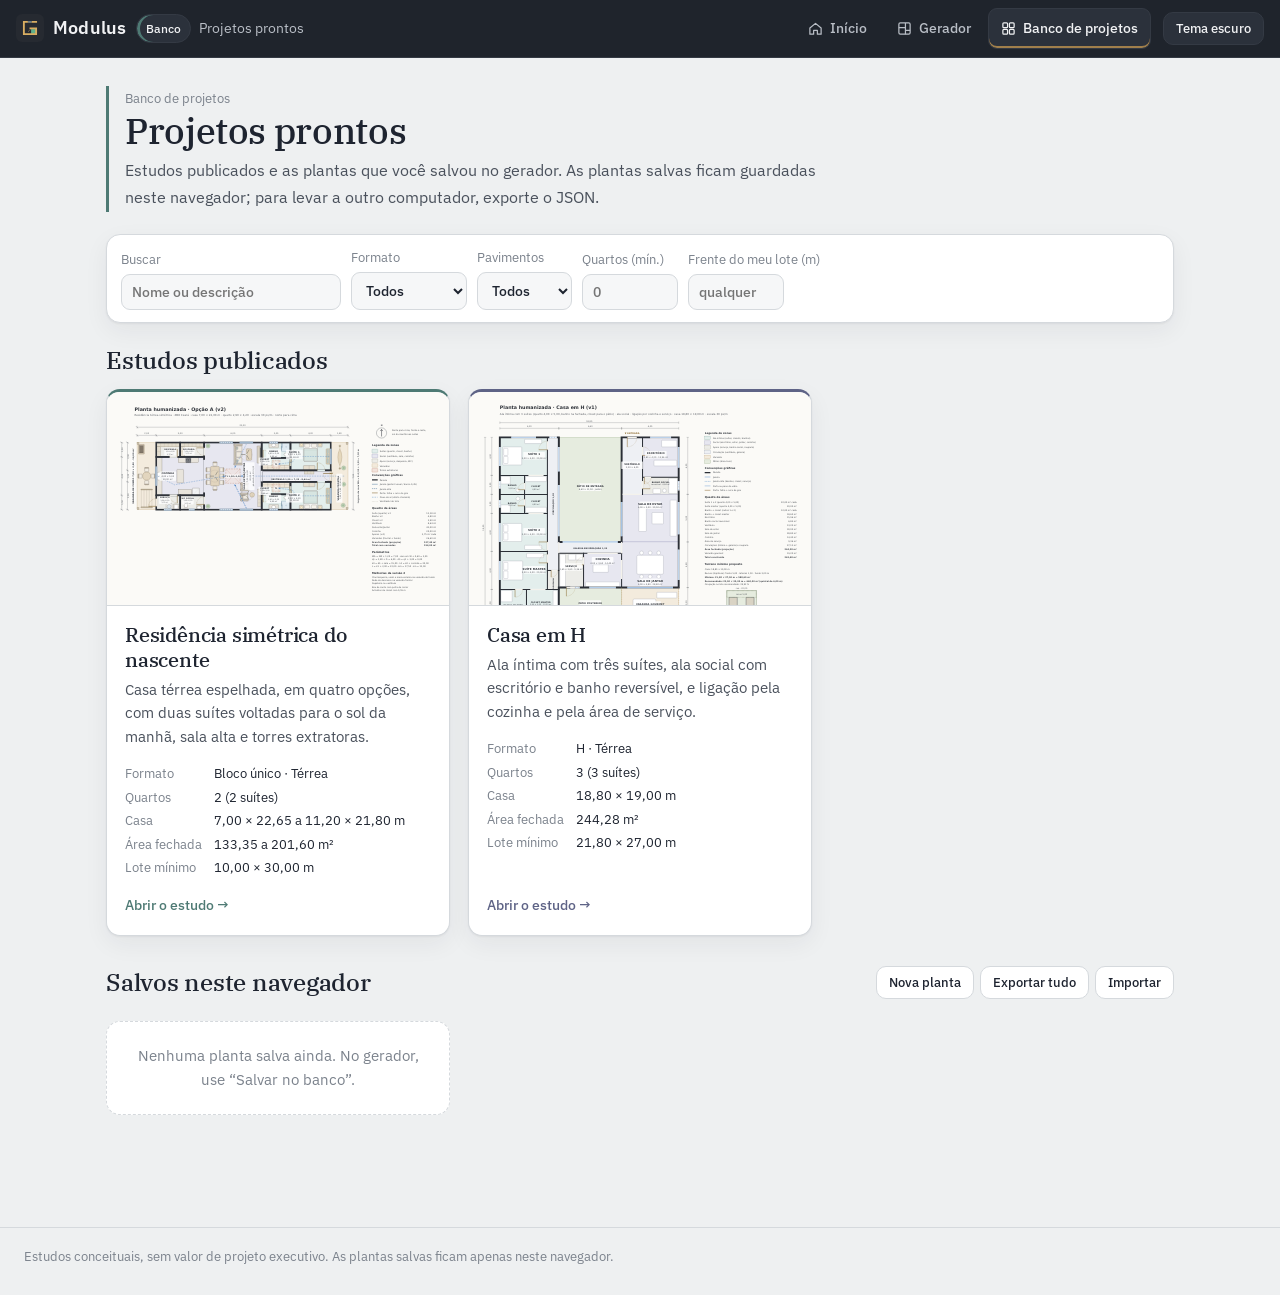
==== banco/index.html @ 608453c4 "feat: nova marca Modulus no lugar de GerPlantas - assets/logo.svg: ícone com o M modular (módulos az" ====
<!DOCTYPE html>
<html lang="pt-BR">
<head>
<meta charset="utf-8">
<link rel="icon" href="../assets/logo.svg" type="image/svg+xml">
<meta name="viewport" content="width=device-width, initial-scale=1, viewport-fit=cover">
<title>Banco de projetos · Modulus</title>
<meta name="description" content="Estudos de plantas publicados e plantas salvas no gerador.">
<link rel="preconnect" href="https://fonts.googleapis.com">
<link rel="preconnect" href="https://fonts.gstatic.com" crossorigin>
<link href="https://fonts.googleapis.com/css2?family=IBM+Plex+Sans:wght@400;500;600&family=IBM+Plex+Serif:ital,wght@0,400;0,500;1,400&display=swap" rel="stylesheet">
<link rel="stylesheet" href="../assets/base.css">
<script src="../assets/base.js"></script>
<style>
.filtros{display:flex;flex-wrap:wrap;gap:10px;align-items:end;background:var(--surface-2);border:1px solid var(--line);border-radius:var(--radius);padding:12px 14px;margin:0 0 22px;box-shadow:var(--shadow)}
.filtros label{display:flex;flex-direction:column;gap:4px;font-size:12.5px;color:var(--ink-3)}
.filtros input,.filtros select{font:500 13.5px 'IBM Plex Sans',system-ui,sans-serif;color:var(--ink);background:var(--surface);border:1px solid var(--line);border-radius:9px;padding:8px 10px;min-width:0}
.filtros input[type=search]{width:220px}
.filtros input[type=number]{width:96px}
.filtros input:focus-visible,.filtros select:focus-visible{outline:2px solid var(--steel);outline-offset:1px}
@media (max-width:560px){.filtros label{flex:1 1 40%}.filtros input[type=search]{width:100%}.filtros input[type=number]{width:100%}}
.sec-h{display:flex;align-items:center;justify-content:space-between;gap:12px;flex-wrap:wrap;margin:8px 0 14px}
.sec-h h2{margin:0}
.sec-h .acts{display:flex;gap:6px;flex-wrap:wrap}
.proj .thumb svg{width:100%;height:100%}
.proj .acts{display:flex;flex-wrap:wrap;gap:6px;margin-top:10px}
.proj .acts .btn{padding:7px 10px;font-size:12.5px}
.proj.salvo{cursor:default}
.proj.salvo:hover{transform:none}
.vazio{color:var(--ink-3);font-size:14.5px;background:var(--surface-2);border:1px dashed var(--line);border-radius:var(--radius);padding:22px;text-align:center}
.nome-edit{font:500 18px 'IBM Plex Serif',Georgia,serif;color:var(--ink);background:var(--surface);border:1px solid var(--line);border-radius:8px;padding:4px 8px;width:100%}
</style>
</head>
<body data-nav="banco" data-root="../">
<header class="bar">
  <div class="bar-in">
    <div class="brand">
      <div class="brand-mark" aria-hidden="true"><span></span></div>
      <div class="crumb"><span class="chip" style="--c:var(--patina)">Banco</span><span class="sec">Projetos prontos</span></div>
    </div>
    <button class="btn" id="themeBtn" type="button" data-tip="Alterna entre o tema claro e o escuro. A escolha fica guardada neste navegador">Tema escuro</button>
  </div>
</header>

<main class="page">
  <section class="panel" style="--c:var(--patina)">
    <div class="panel-head">
      <p class="eyebrow">Banco de projetos</p>
      <h1 style="font-size:clamp(26px,4vw,36px)">Projetos prontos</h1>
      <p>Estudos publicados e as plantas que você salvou no gerador. As plantas salvas ficam guardadas neste navegador; para levar a outro computador, exporte o JSON.</p>
    </div>

    <form class="filtros" id="filtros" role="search" onsubmit="return false">
      <label>Buscar<input type="search" name="q" placeholder="Nome ou descrição"></label>
      <label>Formato<select name="formato"><option value="">Todos</option><option value="Bloco">Bloco único</option><option value="L">Em L</option><option value="U">Em U</option><option value="H">Em H</option></select></label>
      <label>Pavimentos<select name="pav"><option value="">Todos</option><option value="Térrea">Térrea</option><option value="Sobrado">Sobrado</option></select></label>
      <label>Quartos (mín.)<input type="number" name="quartos" min="0" max="8" step="1" placeholder="0"></label>
      <label>Frente do meu lote (m)<input type="number" name="frente" min="0" max="80" step="0.5" placeholder="qualquer"></label>
    </form>

    <div class="sec-h"><h2>Estudos publicados</h2></div>
    <div class="projs" id="estudos"></div>

    <div class="sec-h" style="margin-top:30px">
      <h2>Salvos neste navegador</h2>
      <div class="acts">
        <a class="btn" href="../gerador/" data-tip="Abre o gerador para criar e salvar uma planta">Nova planta</a>
        <button class="btn" type="button" id="exportarTudo" data-tip="Baixa todas as plantas salvas em um arquivo JSON">Exportar tudo</button>
        <label class="btn" data-tip="Adiciona plantas de um arquivo JSON exportado antes">Importar<input type="file" id="importar" accept="application/json,.json" hidden></label>
      </div>
    </div>
    <div class="projs" id="salvos"></div>
  </section>
</main>
<footer><div>Estudos conceituais, sem valor de projeto executivo. As plantas salvas ficam apenas neste navegador.</div></footer>

<script src="../gerador/motor.js"></script>
<script src="../gerador/desenho.js"></script>
<script>
(function(){
'use strict';
const f2 = Motor.f2, CHAVE = 'plantas-banco';
const filtros = document.getElementById('filtros');
let estudos = [];

function esc(s){ return String(s==null?'':s).replace(/&/g,'&amp;').replace(/</g,'&lt;').replace(/"/g,'&quot;'); }
function ler(){ try{ const l = JSON.parse(localStorage.getItem(CHAVE)||'[]'); return Array.isArray(l) ? l : []; }catch(e){ return []; } }
function gravar(l){ try{ localStorage.setItem(CHAVE, JSON.stringify(l)); return true; }catch(e){ return false; } }
function codifica(d){ return btoa(unescape(encodeURIComponent(JSON.stringify(d)))); }
function baixar(nome, texto){ const a = document.createElement('a'); a.href = URL.createObjectURL(new Blob([texto], {type:'application/json'})); a.download = nome; document.body.appendChild(a); a.click(); setTimeout(() => { URL.revokeObjectURL(a.href); a.remove(); }, 500); }

function filtro(){
  const d = Object.fromEntries(new FormData(filtros));
  return {q: (d.q||'').trim().toLowerCase(), formato: d.formato||'', pav: d.pav||'', quartos: +d.quartos||0, frente: +d.frente||0};
}
function passa(f, o){
  if(f.q && !(o.titulo + ' ' + (o.resumo||'')).toLowerCase().includes(f.q)) return false;
  if(f.formato && !o.formato.includes(f.formato)) return false;
  if(f.pav && o.pavimentos !== f.pav) return false;
  if(f.quartos && o.quartos < f.quartos) return false;
  if(f.frente && o.loteFrente > f.frente + 0.001) return false;
  return true;
}

function renderEstudos(){
  const f = filtro();
  const lista = estudos.filter(e => passa(f, e));
  document.getElementById('estudos').innerHTML = lista.length ? lista.map(e => `
    <a class="proj" href="../${esc(e.url)}" style="--c:${esc(e.cor||'var(--brass)')}">
      <div class="thumb"><img src="../${esc(e.thumb)}" alt="Miniatura da planta: ${esc(e.titulo)}" loading="lazy"></div>
      <div class="body">
        <h2>${esc(e.titulo)}</h2>
        <p>${esc(e.resumo)}</p>
        <dl><dt>Formato</dt><dd>${esc(e.formato)} · ${esc(e.pavimentos)}</dd><dt>Quartos</dt><dd>${e.quartos} (${e.suites} suítes)</dd><dt>Casa</dt><dd>${esc(e.casa)}</dd><dt>Área fechada</dt><dd>${f2(e.area)}${e.areaMax ? ' a ' + f2(e.areaMax) : ''} m²</dd><dt>Lote mínimo</dt><dd>${f2(e.loteFrente)} × ${f2(e.loteFundo)} m</dd></dl>
        <span class="go">Abrir o estudo →</span>
      </div>
    </a>`).join('') : '<p class="vazio">Nenhum estudo publicado atende aos filtros.</p>';
}

function miniatura(item){
  try{
    const r = Motor.gerar(item.programa);
    let v = r.variantes[Math.min(item.variante||0, r.variantes.length-1)];
    if(!v) return '';
    if(item.espelhada) v = Desenho.espelha(v);
    const pi = Math.max(0, v.pav.findIndex(p => p.nome==='Térreo'));
    return Desenho.planta(v, pi, {titulo: item.nome, sub: v.tipologia});
  }catch(e){ return ''; }
}

function renderSalvos(){
  const f = filtro();
  const todos = ler();
  const lista = todos.filter(it => passa(f, {titulo: it.nome, resumo: it.resumo.formato, formato: it.resumo.formato, pavimentos: it.resumo.pavimentos, quartos: it.resumo.quartos, loteFrente: it.programa.frente}));
  const alvo = document.getElementById('salvos');
  if(!todos.length){ alvo.innerHTML = '<p class="vazio">Nenhuma planta salva ainda. No gerador, use “Salvar no banco”.</p>'; return; }
  if(!lista.length){ alvo.innerHTML = '<p class="vazio">Nenhuma planta salva atende aos filtros.</p>'; return; }
  alvo.innerHTML = lista.map(it => {
    const r = it.resumo, p = it.programa;
    const link = `../gerador/#q=${codifica(p)}&v=${it.variante||0}&e=${it.espelhada?1:0}`;
    return `<article class="proj salvo" style="--c:var(--brass)" data-id="${esc(it.id)}">
      <div class="thumb">${miniatura(it)}</div>
      <div class="body">
        <h2 class="nome">${esc(it.nome)}</h2>
        <dl><dt>Formato</dt><dd>${esc(r.formato)} · ${esc(r.pavimentos)}${r.subsolo ? ' com subsolo' : ''}</dd><dt>Quartos</dt><dd>${r.quartos} (${r.suites} suítes)</dd><dt>Casa</dt><dd>${f2(r.W)} × ${f2(r.D)} m · ${f2(r.area)} m²</dd><dt>Lote</dt><dd>${f2(p.frente)} × ${f2(p.fundo)} m</dd><dt>Salvo em</dt><dd>${new Date(it.data).toLocaleDateString('pt-BR')}</dd></dl>
        <div class="acts">
          <a class="btn prim" href="${link}">Abrir no gerador</a>
          <button class="btn" type="button" data-acao="renomear">Renomear</button>
          <button class="btn" type="button" data-acao="exportar">Exportar</button>
          <button class="btn" type="button" data-acao="excluir">Excluir</button>
        </div>
      </div>
    </article>`;
  }).join('');
}

document.getElementById('salvos').addEventListener('click', e => {
  const b = e.target.closest('[data-acao]'); if(!b) return;
  const card = b.closest('[data-id]'), id = card.dataset.id, lista = ler(), it = lista.find(x => x.id===id); if(!it) return;
  const acao = b.dataset.acao;
  if(acao==='exportar') baixar(`planta-${id}.json`, JSON.stringify([it], null, 2));
  if(acao==='excluir'){
    if(b.dataset.confirma){ gravar(lista.filter(x => x.id!==id)); renderSalvos(); }
    else { b.dataset.confirma = '1'; b.textContent = 'Confirmar exclusão'; setTimeout(() => { if(b.isConnected){ delete b.dataset.confirma; b.textContent = 'Excluir'; } }, 3000); }
  }
  if(acao==='renomear'){
    const h = card.querySelector('.nome');
    if(b.dataset.editando){ const v = card.querySelector('.nome-edit').value.trim(); if(v){ it.nome = v; gravar(lista); } renderSalvos(); return; }
    b.dataset.editando = '1'; b.textContent = 'Salvar nome';
    h.innerHTML = `<input class="nome-edit" value="${esc(it.nome)}" maxlength="80" aria-label="Novo nome">`;
    const inp = h.querySelector('input'); inp.focus(); inp.select();
    inp.addEventListener('keydown', ev => { if(ev.key==='Enter') b.click(); if(ev.key==='Escape') renderSalvos(); });
  }
});
document.getElementById('exportarTudo').addEventListener('click', () => baixar('banco-de-plantas.json', JSON.stringify(ler(), null, 2)));
document.getElementById('importar').addEventListener('change', e => {
  const f = e.target.files[0]; if(!f) return;
  f.text().then(t => {
    try{
      let novos = JSON.parse(t); if(!Array.isArray(novos)) novos = [novos];
      novos = novos.filter(x => x && x.programa && x.resumo);
      const lista = ler(), ids = new Set(lista.map(x => x.id));
      for(const n of novos){ if(ids.has(n.id)) n.id = n.id + Math.random().toString(36).slice(2,6); lista.unshift(n); }
      gravar(lista); renderSalvos();
    }catch(err){ document.getElementById('salvos').insertAdjacentHTML('afterbegin', '<p class="warn">Arquivo inválido.</p>'); }
  });
  e.target.value = '';
});
filtros.addEventListener('input', () => { renderEstudos(); renderSalvos(); });

fetch('../assets/projetos.json').then(r => r.json()).then(l => { estudos = l; renderEstudos(); })
  .catch(() => { document.getElementById('estudos').innerHTML = '<p class="vazio">Não foi possível carregar a lista de estudos.</p>'; });
renderSalvos();
})();
</script>
</body>
</html>
---- assets/base.css ----
:root{
  --bg:#EEF0F1;--surface:#F6F7F8;--surface-2:#FFFFFF;--glass:rgba(248,249,250,.76);
  --ink:#1E2430;--ink-2:#4A515C;--ink-3:#7B828C;--line:#D5D9DD;
  --brass:#A07F4B;--moss:#5F7350;--patina:#4E7A74;--slate:#5E6386;--rust:#9A5B45;--steel:#4C6E8F;--graphite:#3A3F47;--plum:#7A5470;--brass-ink:#7E6338;
  --suite-f:#E3EEEC;--suite-s:#4E7A74;--social-f:#E7E7F0;--social-s:#5E6386;--apoio-f:#ECECE8;--apoio-s:#77776F;
  --var-f:#F3EBDD;--var-s:#A07F4B;--torre-f:#F2E3DC;--torre-s:#9A5B45;--recuo-f:#E6ECDF;--recuo-s:#5F7350;
  --glass-f:#E1EAF2;--win:#3E6A92;--door:#A07F4B;--flow:#4C86C6;--axis:#9AA0A6;--struct-f:#DCDDD9;--struct-s:#6F716C;
  --shadow:0 1px 2px rgba(30,36,48,.06),0 8px 24px rgba(30,36,48,.06);
  --radius:14px;--hdr:58px;
  box-sizing:border-box;
  padding-top:env(safe-area-inset-top,0px);
  padding-bottom:env(safe-area-inset-bottom,0px);
}
@media (prefers-color-scheme:dark){
  :root:not([data-theme="light"]){
    --bg:#14171C;--surface:#1A1E24;--surface-2:#222730;--glass:rgba(27,31,37,.76);
    --ink:#E6E8EB;--ink-2:#B4BAC2;--ink-3:#848B95;--line:#343A43;
    --brass:#C9A56B;--moss:#92A882;--patina:#7FB0A8;--slate:#9A9FCB;--rust:#D08D72;--steel:#79A7D6;--graphite:#C5CAD1;--plum:#C9A0BE;--brass-ink:#D4B27A;
    --suite-f:#233633;--suite-s:#7FB0A8;--social-f:#2A2B3D;--social-s:#9A9FCB;--apoio-f:#2B2B28;--apoio-s:#A9A99F;
    --var-f:#3A3122;--var-s:#C9A56B;--torre-f:#3D2A23;--torre-s:#D08D72;--recuo-f:#26301F;--recuo-s:#92A882;
    --glass-f:#22303D;--win:#79A7D6;--door:#C9A56B;--flow:#6FA8E8;--axis:#6E747C;--struct-f:#34363A;--struct-s:#9A9C97;
    --shadow:0 1px 2px rgba(0,0,0,.3),0 8px 24px rgba(0,0,0,.25);
  }
}
:root[data-theme="dark"]{
  --bg:#14171C;--surface:#1A1E24;--surface-2:#222730;--glass:rgba(27,31,37,.76);
  --ink:#E6E8EB;--ink-2:#B4BAC2;--ink-3:#848B95;--line:#343A43;
  --brass:#C9A56B;--moss:#92A882;--patina:#7FB0A8;--slate:#9A9FCB;--rust:#D08D72;--steel:#79A7D6;--graphite:#C5CAD1;--plum:#C9A0BE;--brass-ink:#D4B27A;
  --suite-f:#233633;--suite-s:#7FB0A8;--social-f:#2A2B3D;--social-s:#9A9FCB;--apoio-f:#2B2B28;--apoio-s:#A9A99F;
  --var-f:#3A3122;--var-s:#C9A56B;--torre-f:#3D2A23;--torre-s:#D08D72;--recuo-f:#26301F;--recuo-s:#92A882;
  --glass-f:#22303D;--win:#79A7D6;--door:#C9A56B;--flow:#6FA8E8;--axis:#6E747C;--struct-f:#34363A;--struct-s:#9A9C97;
  --shadow:0 1px 2px rgba(0,0,0,.3),0 8px 24px rgba(0,0,0,.25);
}
html{scroll-padding-top:calc(env(safe-area-inset-top,0px) + 80px)}
*,*::before,*::after{box-sizing:border-box}
body{margin:0;background:var(--bg);color:var(--ink);font:400 16px/1.65 'IBM Plex Sans',system-ui,-apple-system,'Segoe UI',sans-serif;-webkit-font-smoothing:antialiased}
h1,h2,h3{font-family:'IBM Plex Serif',Georgia,'Times New Roman',serif;font-weight:500;letter-spacing:-.01em;margin:0}
h1{font-size:clamp(28px,5vw,42px);line-height:1.12}
h2{font-size:24px;line-height:1.25;margin-bottom:.3rem}
h3{font-size:18px;line-height:1.3;margin:1.6rem 0 .5rem}
p{margin:.5rem 0 .9rem;max-width:72ch}
button{font-family:inherit}

header.bar{position:sticky;top:env(safe-area-inset-top,0px);z-index:30;height:var(--hdr);background:var(--glass);backdrop-filter:blur(14px) saturate(1.2);-webkit-backdrop-filter:blur(14px) saturate(1.2);border-bottom:1px solid var(--line)}
.bar-in{height:100%;display:flex;align-items:center;gap:12px;padding:0 16px;max-width:1360px;margin:0 auto}
.brand{display:flex;align-items:center;gap:10px;min-width:0;flex:1}
.brand-mark{width:26px;height:26px;border-radius:7px;background:var(--graphite);display:grid;place-items:center;flex:none}
.brand-mark span{width:2px;height:16px;background:var(--brass);border-radius:1px}
.crumb{display:flex;align-items:center;gap:8px;min-width:0;font-size:14px;color:var(--ink-2)}
.crumb .chip{flex:none;font-size:12px;font-weight:500;padding:4px 9px;border-radius:999px;background:var(--surface-2);border:1px solid var(--line);color:var(--ink);box-shadow:inset 3px 0 0 var(--c,var(--brass))}
.crumb .sec{white-space:nowrap;overflow:hidden;text-overflow:ellipsis}
.btn{font:500 13px/1 'IBM Plex Sans',system-ui,sans-serif;color:var(--ink);background:var(--surface-2);border:1px solid var(--line);border-radius:10px;padding:9px 12px;cursor:pointer;display:inline-flex;align-items:center;gap:8px;transition:background .15s,border-color .15s;flex:none}
.btn:hover{border-color:var(--ink-3)}
.btn[aria-pressed="true"]{background:var(--graphite);color:var(--bg);border-color:var(--graphite)}
.btn:focus-visible,.nav-item:focus-visible,.grp-head:focus-visible,.chipbtn:focus-visible{outline:2px solid var(--steel);outline-offset:2px}
.ico{width:16px;height:16px;display:inline-block}
.only-mobile{display:none}
@media (max-width:899px){.only-mobile{display:inline-flex}.only-desk{display:none}}

.layout{display:grid;grid-template-columns:var(--sbw,284px) minmax(0,1fr);max-width:1360px;margin:0 auto;transition:grid-template-columns .2s ease}
body.sb-collapsed .layout{--sbw:68px}
aside.sb{position:sticky;top:calc(env(safe-area-inset-top,0px) + var(--hdr));height:calc(100vh - var(--hdr) - env(safe-area-inset-top,0px));overflow-y:auto;border-right:1px solid var(--line);padding:18px 12px 24px;background:var(--surface)}
.grp{margin-bottom:8px;border-radius:12px}
.grp-head{width:100%;display:flex;align-items:center;gap:10px;background:transparent;border:0;border-radius:12px;padding:8px;cursor:pointer;text-align:left;color:var(--ink)}
.grp-head:hover{background:var(--surface-2)}
.grp-chip{flex:none;width:36px;height:34px;border-radius:10px;display:grid;place-items:center;font:600 11px/1 'IBM Plex Sans',sans-serif;letter-spacing:-.02em;color:var(--bg);background:var(--c)}
.grp-txt{min-width:0;flex:1}
.grp-t{display:block;font-weight:500;font-size:14.5px;line-height:1.25}
.grp-s{display:block;font-size:12px;color:var(--ink-3);line-height:1.3;white-space:nowrap;overflow:hidden;text-overflow:ellipsis}
.grp-chev{flex:none;width:16px;height:16px;color:var(--ink-3);transition:transform .2s}
.grp.open .grp-chev{transform:rotate(90deg)}
.grp-items{display:none;padding:2px 0 6px 18px;margin-left:16px;border-left:2px solid var(--c)}
.grp.open .grp-items{display:block}
.nav-item{--d:var(--brass);width:100%;display:flex;align-items:center;gap:9px;background:transparent;border:1px solid transparent;border-radius:9px;padding:7px 10px;cursor:pointer;font-size:14px;color:var(--ink-2);text-align:left}
.nav-item::before{content:"";flex:none;width:7px;height:7px;border-radius:50%;background:var(--d);opacity:.6}
.nav-item:hover{color:var(--ink);background:var(--surface-2)}
.nav-item[aria-current="page"]{color:var(--ink);background:var(--surface-2);border-color:var(--line);box-shadow:inset 3px 0 0 var(--d)}
.nav-item[aria-current="page"]::before{opacity:1}
body.sb-collapsed .grp-txt,body.sb-collapsed .grp-chev,body.sb-collapsed .grp-items,body.sb-collapsed .sb-foot{display:none!important}
body.sb-collapsed .grp-head{justify-content:center;padding:6px 0}
.sb-foot{font-size:12px;color:var(--ink-3);padding:14px 8px 0;border-top:1px solid var(--line);margin-top:12px}
.scrim{display:none}
@media (max-width:899px){
  .layout{grid-template-columns:minmax(0,1fr)}
  aside.sb{position:fixed;left:0;top:0;bottom:0;height:auto;width:min(86vw,320px);z-index:45;transform:translateX(-103%);transition:transform .22s ease;padding-top:calc(env(safe-area-inset-top,0px) + 18px);box-shadow:var(--shadow)}
  body.sb-open aside.sb{transform:none}
  body.sb-open .scrim{display:block;position:fixed;inset:0;z-index:40;background:rgba(10,12,16,.4)}
  body.sb-collapsed .grp-txt,body.sb-collapsed .grp-chev,body.sb-collapsed .sb-foot{display:revert!important}
}
@media (prefers-reduced-motion:reduce){aside.sb,.layout,.grp-chev{transition:none}}

main{padding:28px 24px 64px;min-width:0}
.panel{display:none;max-width:1020px}
.panel.active{display:block;animation:rise .3s ease both}
@media (prefers-reduced-motion:reduce){.panel.active{animation:none}}
@keyframes rise{from{opacity:0;transform:translateY(6px)}to{opacity:1;transform:none}}
.panel-head{border-left:3px solid var(--c);padding:2px 0 2px 16px;margin-bottom:22px}
.panel-head .eyebrow{font-size:13px;color:var(--ink-3);margin:0 0 2px}
.panel-head p{color:var(--ink-2);margin:.35rem 0 0}

.card{background:var(--surface-2);border:1px solid var(--line);border-radius:var(--radius);padding:20px 22px;box-shadow:var(--shadow);margin-bottom:18px}
.card.tint{border-top:3px solid var(--c)}
.card h3:first-child{margin-top:0}
.grid2{display:grid;grid-template-columns:repeat(2,minmax(0,1fr));gap:18px}
@media (max-width:760px){.grid2{grid-template-columns:minmax(0,1fr)}}

.hero{display:grid;grid-template-columns:minmax(0,1.15fr) minmax(0,1fr);gap:28px;align-items:end;margin-bottom:26px}
@media (max-width:980px){.hero{grid-template-columns:minmax(0,1fr)}}
.lede{font-family:'IBM Plex Serif',Georgia,serif;font-size:19px;line-height:1.55;color:var(--ink-2);max-width:48ch}
.kicker{color:var(--ink-3);font-size:14px;margin:0 0 10px}

.carimbo{border:1.5px solid var(--graphite);border-radius:10px;overflow:hidden;background:var(--surface-2);font-size:13px}
.carimbo .row{display:grid;grid-template-columns:repeat(2,minmax(0,1fr));border-top:1px solid var(--line)}
.carimbo .row:first-of-type{border-top:0}
.carimbo .cell{padding:8px 12px;border-left:1px solid var(--line);min-width:0}
.carimbo .cell:first-child{border-left:0}
.carimbo .k{display:block;color:var(--ink-3);font-size:11.5px;line-height:1.3}
.carimbo .v{display:block;color:var(--ink);font-weight:500;font-size:14px;line-height:1.35;font-variant-numeric:tabular-nums}
.carimbo .title{background:var(--graphite);color:var(--bg);padding:10px 12px;font-family:'IBM Plex Serif',Georgia,serif;font-size:16px}

.figure{background:var(--surface-2);border:1px solid var(--line);border-radius:var(--radius);padding:14px;box-shadow:var(--shadow);margin:0 0 18px}
.figure svg{display:block;width:100%;height:auto;max-width:600px;margin:0 auto}
.figure svg.nu{max-width:min(100%,980px)}
.figure figcaption{font-size:13px;color:var(--ink-3);margin-top:8px;text-align:center}
.fig-tools{display:flex;flex-wrap:wrap;gap:8px;justify-content:center;margin:0 0 10px}
.legend{display:flex;flex-wrap:wrap;gap:8px 16px;justify-content:center;margin:10px 0 2px;font-size:12.5px;color:var(--ink-2)}
.legend i{display:inline-block;width:12px;height:12px;border-radius:3px;margin-right:6px;vertical-align:-1px;border:1px solid}

.tbl-wrap{overflow-x:auto;border:1px solid var(--line);border-radius:12px;background:var(--surface-2);margin-bottom:18px}
table{width:100%;border-collapse:collapse;font-size:14px;font-variant-numeric:tabular-nums}
th,td{text-align:left;padding:10px 14px;border-bottom:1px solid var(--line);vertical-align:top}
th{font-weight:500;color:var(--ink-2);background:var(--surface);font-size:13px}
tr:last-child td{border-bottom:0}
td.n,th.n{text-align:right;white-space:nowrap}
tr.zone td{background:var(--surface);font-weight:500}
tr.total td{font-weight:600;border-top:2px solid var(--graphite)}
.calc{border-bottom:1px dotted var(--ink-3);cursor:help}
.tag{display:inline-block;font-size:12px;line-height:1;padding:5px 8px;border-radius:999px;border:1px solid;white-space:nowrap}
.t-suite{background:var(--suite-f);border-color:var(--suite-s);color:var(--suite-s)}
.t-social{background:var(--social-f);border-color:var(--social-s);color:var(--social-s)}
.t-apoio{background:var(--apoio-f);border-color:var(--apoio-s);color:var(--apoio-s)}
.t-var{background:var(--var-f);border-color:var(--var-s);color:var(--var-s)}
.t-torre{background:var(--torre-f);border-color:var(--torre-s);color:var(--torre-s)}

.stats{display:grid;grid-template-columns:repeat(4,minmax(0,1fr));gap:12px;margin-bottom:18px}
@media (max-width:760px){.stats{grid-template-columns:repeat(2,minmax(0,1fr))}}
.stat{background:var(--surface-2);border:1px solid var(--line);border-left:3px solid var(--c,var(--brass));border-radius:12px;padding:12px 14px}
.stat .k{font-size:12.5px;color:var(--ink-3)}
.stat .v{font-size:21px;font-weight:500;font-variant-numeric:tabular-nums;line-height:1.3}

.chart-tools{display:flex;flex-wrap:wrap;gap:8px;align-items:center;margin-bottom:12px}
.chart-tools label{font-size:13px;color:var(--ink-2)}
select{font:500 13px 'IBM Plex Sans',system-ui,sans-serif;color:var(--ink);background:var(--surface-2);border:1px solid var(--line);border-radius:10px;padding:8px 10px}
.chart-box{position:relative;height:320px}
.chart-off{font-size:13px;color:var(--ink-3)}

ul.clean{list-style:none;padding:0;margin:.4rem 0}
ul.clean li{padding:8px 0 8px 18px;border-bottom:1px solid var(--line);position:relative}
ul.clean li:last-child{border-bottom:0}
ul.clean li::before{content:"";position:absolute;left:0;top:17px;width:7px;height:7px;border-radius:2px;background:var(--c)}
.note{font-size:13.5px;color:var(--ink-2);background:var(--surface);border:1px solid var(--line);border-radius:12px;padding:12px 14px;max-width:none}

.pager{display:flex;justify-content:space-between;gap:12px;margin-top:28px;padding-top:18px;border-top:1px solid var(--line)}
.pager .btn{max-width:48%}
.pager .btn span{overflow:hidden;text-overflow:ellipsis;white-space:nowrap}

footer{border-top:1px solid var(--line);color:var(--ink-3);font-size:13px;padding:18px 24px 28px}

#tip{position:fixed;z-index:60;max-width:280px;background:var(--ink);color:var(--bg);font:400 12.5px/1.45 'IBM Plex Sans',system-ui,sans-serif;padding:8px 11px;border-radius:9px;box-shadow:0 8px 24px rgba(0,0,0,.22);pointer-events:none;opacity:0;transform:translateY(3px);transition:opacity .12s,transform .12s;left:0;top:0}
#tip.on{opacity:1;transform:none}

svg .z-suite{fill:var(--suite-f);stroke:var(--suite-s);stroke-width:.6}
svg .z-social{fill:var(--social-f);stroke:var(--social-s);stroke-width:.6}
svg .z-apoio{fill:var(--apoio-f);stroke:var(--apoio-s);stroke-width:.6}
svg .z-var{fill:var(--var-f);stroke:var(--var-s);stroke-width:.6}
svg .z-torre{fill:var(--torre-f);stroke:var(--torre-s);stroke-width:.6}
svg .z-recuo{fill:var(--recuo-f);stroke:var(--recuo-s);stroke-width:.6}
svg .z-struct{fill:var(--struct-f);stroke:var(--struct-s);stroke-width:.6}
svg .z-glass{fill:var(--glass-f);stroke:var(--win);stroke-width:.6}
svg .tree{fill:var(--recuo-s);fill-opacity:.28;stroke:var(--recuo-s);stroke-width:.6}
svg .tx{font:400 11.5px 'IBM Plex Sans',system-ui,sans-serif;fill:var(--ink-2)}
svg .txb{font:600 12px 'IBM Plex Sans',system-ui,sans-serif;fill:var(--ink)}
svg .win{stroke:var(--win);stroke-width:3}
svg .win1{stroke:var(--win);stroke-width:1.5}
svg .hi{stroke:var(--win);stroke-width:1.5;stroke-dasharray:4 3;fill:none}
svg .dr{stroke:var(--door);stroke-width:4}
svg .flow{stroke:var(--flow);stroke-width:1.5;stroke-dasharray:5 4;fill:none}
svg .axis{stroke:var(--axis);stroke-width:.6;stroke-dasharray:8 3 2 3}
svg .thin{fill:none;stroke:var(--ink-3);stroke-width:.8}
svg .op{stroke:var(--torre-s);stroke-width:3}
svg .opv{fill:none;stroke:var(--torre-s);stroke-width:1;stroke-dasharray:3 2}
svg .fin{stroke:var(--struct-s);stroke-width:1.5}
svg .slab{stroke:var(--struct-s);stroke-width:4;fill:none}
svg .ceil{stroke:var(--ink-3);stroke-width:1;fill:none}
svg .wall{stroke:var(--ink-2);stroke-width:2}
svg .ld{stroke:var(--ink-3);stroke-width:.5;stroke-dasharray:2 3}
svg .gnd{stroke:var(--ink);stroke-width:1}
svg .sun{stroke:var(--brass);stroke-width:1.2;stroke-dasharray:4 3;fill:none}
svg .lot{fill:none;stroke:var(--ink-3);stroke-width:.8;stroke-dasharray:6 4}
svg .warm{fill:var(--torre-s);opacity:.16}
svg .vz{stroke:var(--win);stroke-width:.6}
svg .vd{stroke:var(--door);stroke-width:.6}
svg .ink{stroke:var(--ink);stroke-width:1.5}
svg .windarrow{stroke:var(--flow);stroke-width:1.5;fill:none}
.stats.s3{grid-template-columns:repeat(3,minmax(0,1fr))}
@media (max-width:760px){.stats.s3{grid-template-columns:minmax(0,1fr)}}
a.btn{text-decoration:none}
.figure.hum img{display:block;width:100%;height:auto;max-width:600px;margin:0 auto;background:#fff;border-radius:10px;cursor:zoom-in}
svg .fx{fill:var(--surface-2);stroke:var(--ink-2);stroke-width:.8}
svg .fxb{fill:var(--glass-f);stroke:var(--win);stroke-width:.8}
svg .fxs{fill:var(--struct-f);stroke:var(--struct-s);stroke-width:.6}
svg .tra{fill:var(--steel);fill-opacity:.07;stroke:var(--steel);stroke-width:.8;stroke-dasharray:3 2}
svg .giro{fill:var(--rust);fill-opacity:.05;stroke:var(--rust);stroke-width:1;stroke-dasharray:4 3}
svg .bar{stroke:var(--ink);stroke-width:2.4;stroke-linecap:round}
svg .circ{fill:var(--flow);fill-opacity:.16;stroke:none}
svg .furn{fill:var(--surface-2);stroke:var(--ink-3);stroke-width:.8}
svg .room{fill:none;stroke:var(--ink-2);stroke-width:1.4}
svg .rota{stroke:var(--brass);stroke-width:2;fill:none;stroke-dasharray:6 3}
svg .lbl{paint-order:stroke;stroke:var(--surface-2);stroke-width:3px;stroke-linejoin:round}
svg .txs{font:400 9.5px 'IBM Plex Sans',system-ui,sans-serif;fill:var(--ink-2)}
@media print{header.bar,aside.sb,.pager,.btn{display:none!important}.layout{display:block}.panel{display:block!important;break-after:page}}

/* ---------- Comum às páginas da coleção (home, casa-h, gerador) ---------- */
a{color:var(--steel)}
.back{display:inline-flex;align-items:center;gap:6px;font-size:13px;font-weight:500;color:var(--ink-2);text-decoration:none;padding:6px 10px;border-radius:9px;border:1px solid var(--line);background:var(--surface-2);flex:none}
.back:hover{border-color:var(--ink-3);color:var(--ink)}
main.page{max-width:1100px;margin:0 auto;padding:28px 16px 64px}
main.page .panel{display:block;max-width:none;margin-bottom:34px}
.projs{display:grid;grid-template-columns:repeat(auto-fill,minmax(300px,1fr));gap:18px}
.proj{display:flex;flex-direction:column;background:var(--surface-2);border:1px solid var(--line);border-top:3px solid var(--c,var(--brass));border-radius:var(--radius);box-shadow:var(--shadow);overflow:hidden;color:inherit;text-decoration:none;transition:transform .15s,border-color .15s}
.proj:hover{transform:translateY(-2px);border-color:var(--ink-3)}
.proj:focus-visible{outline:2px solid var(--steel);outline-offset:2px}
.proj .thumb{aspect-ratio:16/10;background:#FBFAF7;display:grid;place-items:center;overflow:hidden;border-bottom:1px solid var(--line)}
.proj .thumb img{width:100%;height:100%;object-fit:contain;padding:8px}
.proj .body{padding:16px 18px 18px;display:flex;flex-direction:column;gap:6px;flex:1}
.proj h2{font-size:20px;margin:0}
.proj p{margin:0;color:var(--ink-2);font-size:14.5px}
.proj dl{display:grid;grid-template-columns:auto 1fr;gap:2px 12px;margin:8px 0 0;font-size:13px}
.proj dt{color:var(--ink-3)}.proj dd{margin:0;font-variant-numeric:tabular-nums}
.proj .go{margin-top:auto;padding-top:10px;font-size:13.5px;font-weight:500;color:var(--c,var(--brass))}
@media (prefers-reduced-motion:reduce){.proj{transition:none}.proj:hover{transform:none}}
@media (max-width:560px){.bar-in .crumb .sec{display:none}}

/* Formulário */
.form{display:flex;flex-direction:column;gap:6px}
.fs{border:1px solid var(--line);border-radius:12px;padding:10px 12px 12px;margin:0 0 10px;background:var(--surface-2)}
.fs legend{font:500 13px 'IBM Plex Sans',system-ui,sans-serif;color:var(--ink);padding:0 4px}
.fld{display:grid;grid-template-columns:minmax(0,1fr) 92px;align-items:center;gap:8px;font-size:13px;color:var(--ink-2);margin:6px 0}
.fld.wide{grid-template-columns:minmax(0,1fr)}
.fld input[type=number],.fld select{width:100%;font:500 13px 'IBM Plex Sans',system-ui,sans-serif;color:var(--ink);background:var(--surface);border:1px solid var(--line);border-radius:8px;padding:6px 8px}
.fld input:focus-visible,.fld select:focus-visible,.chk input:focus-visible{outline:2px solid var(--steel);outline-offset:1px}
.chk{display:flex;align-items:center;gap:8px;font-size:13px;color:var(--ink-2);margin:6px 0;cursor:pointer}
.chk input{accent-color:var(--brass);width:16px;height:16px}
.seg{display:flex;border:1px solid var(--line);border-radius:10px;overflow:hidden;margin:6px 0}
.seg label{flex:1;text-align:center;font-size:13px;padding:7px 4px;cursor:pointer;color:var(--ink-2);background:var(--surface)}
.seg input{position:absolute;opacity:0;pointer-events:none}
.seg label:has(input:checked){background:var(--graphite);color:var(--bg)}
.seg label:has(input:focus-visible){outline:2px solid var(--steel);outline-offset:-2px}
.tabs{display:flex;flex-wrap:wrap;gap:6px;margin:0 0 12px}
.warn{border-left:3px solid var(--rust);background:var(--surface);border-radius:10px;padding:10px 14px;margin:0 0 12px;font-size:13.5px;color:var(--ink-2)}
.warn.ok{border-left-color:var(--moss)}
.warn ul{margin:4px 0 0;padding-left:18px}
.plan-box{background:#FBFAF7;border:1px solid var(--line);border-radius:var(--radius);padding:10px;box-shadow:var(--shadow);margin-bottom:14px;overflow:auto}
.plan-box svg{display:block;width:100%;height:auto;max-height:78vh}

/* Menu geral (Início · Gerador · Banco de projetos) */
.topnav{display:flex;align-items:center;gap:4px;flex:none}
.topnav a{display:inline-flex;align-items:center;gap:7px;font-size:13.5px;font-weight:500;color:var(--ink-2);text-decoration:none;padding:8px 12px;border-radius:9px;border:1px solid transparent}
.topnav a:hover{color:var(--ink);background:var(--surface-2)}
.topnav a[aria-current="page"]{color:var(--ink);background:var(--surface-2);border-color:var(--line);box-shadow:inset 0 -2px 0 var(--brass)}
.topnav a:focus-visible{outline:2px solid var(--steel);outline-offset:2px}
.topnav svg{width:15px;height:15px;flex:none}
.navbtn{display:none}
@media (max-width:760px){
  .navbtn{display:inline-flex}
  .topnav{display:none;position:absolute;top:calc(var(--hdr) - 4px);right:12px;left:12px;flex-direction:column;align-items:stretch;background:var(--surface-2);border:1px solid var(--line);border-radius:12px;padding:6px;box-shadow:var(--shadow);z-index:50}
  body.nav-open .topnav{display:flex}
  .topnav a{padding:11px 12px;font-size:15px}
  .bar-in .crumb .sec{display:none}
}
.atalhos{display:grid;grid-template-columns:repeat(2,minmax(0,1fr));gap:18px;margin:0 0 30px}
@media (max-width:760px){.atalhos{grid-template-columns:minmax(0,1fr)}}
.atalho{display:flex;flex-direction:column;gap:6px;padding:22px 24px;background:var(--surface-2);border:1px solid var(--line);border-left:4px solid var(--c);border-radius:var(--radius);box-shadow:var(--shadow);color:inherit;text-decoration:none;transition:border-color .15s,transform .15s}
.atalho:hover{border-color:var(--ink-3);border-left-color:var(--c);transform:translateY(-2px)}
.atalho:focus-visible{outline:2px solid var(--steel);outline-offset:2px}
.atalho .k{font-size:13px;color:var(--ink-3)}
.atalho strong{font-family:'IBM Plex Serif',Georgia,serif;font-weight:500;font-size:24px;line-height:1.2}
.atalho span{color:var(--ink-2);font-size:14.5px}
.atalho .go{margin-top:6px;color:var(--c);font-weight:500}
@media (prefers-reduced-motion:reduce){.atalho{transition:none}.atalho:hover{transform:none}}
.btn.prim{background:var(--graphite);color:var(--bg);border-color:var(--graphite)}

/* logo completo na página inicial (nome e subtítulo na cor do tema) */
.marca-h1{margin:.2rem 0 .6rem;line-height:0}
.marca-h1 svg{width:clamp(150px,20vw,200px);height:auto;display:block}
.vh{position:absolute;width:1px;height:1px;overflow:hidden;clip:rect(0 0 0 0);white-space:nowrap}
/* Marca Modulus: ícone em assets/logo.svg e logo completo em assets/logo-completo.svg; nome em uma cor só */
.brand-logo{display:flex;align-items:center;gap:9px;text-decoration:none;color:var(--ink);flex:none}
.brand-logo img{width:28px;height:28px;display:block}
.wordmark{font:600 18px/1 'IBM Plex Sans',system-ui,sans-serif;letter-spacing:.01em;color:var(--ink);white-space:nowrap}
@media (max-width:420px){.wordmark{display:none}}

/* Zonas da planta: cores fortes e distintas (mesma paleta do desenho) */
:root{--z-intimo-f:#CDE9D8;--z-intimo-s:#2E7D5B;--z-molhado-f:#CFE3F7;--z-molhado-s:#2F6FB0;--z-social-f:#E2D8F5;--z-social-s:#6A4FB3;--z-apoio-f:#F2E2BF;--z-apoio-s:#8A6219;--z-circ-f:#E4E6EA;--z-circ-s:#4B5563;--z-varanda-f:#F7D6C2;--z-varanda-s:#A8471F;--z-garagem-f:#D6D3CE;--z-garagem-s:#44403C;--z-patio-f:#D5E6C0;--z-patio-s:#4D6A2C}
@media (prefers-color-scheme:dark){:root:not([data-theme="light"]){--z-intimo-f:#173A2B;--z-intimo-s:#6FD3A3;--z-molhado-f:#16304A;--z-molhado-s:#7DB8F2;--z-social-f:#2A2147;--z-social-s:#B8A2F2;--z-apoio-f:#3A2E14;--z-apoio-s:#E6C27A;--z-circ-f:#2A2D33;--z-circ-s:#B6BCC6;--z-varanda-f:#3E2418;--z-varanda-s:#F0A37E;--z-garagem-f:#2E2C2A;--z-garagem-s:#CFCAC3;--z-patio-f:#25331A;--z-patio-s:#AFCF8A}}
:root[data-theme="dark"]{--z-intimo-f:#173A2B;--z-intimo-s:#6FD3A3;--z-molhado-f:#16304A;--z-molhado-s:#7DB8F2;--z-social-f:#2A2147;--z-social-s:#B8A2F2;--z-apoio-f:#3A2E14;--z-apoio-s:#E6C27A;--z-circ-f:#2A2D33;--z-circ-s:#B6BCC6;--z-varanda-f:#3E2418;--z-varanda-s:#F0A37E;--z-garagem-f:#2E2C2A;--z-garagem-s:#CFCAC3;--z-patio-f:#25331A;--z-patio-s:#AFCF8A}
.z-intimo{background:var(--z-intimo-f);border-color:var(--z-intimo-s);color:var(--z-intimo-s)}
.z-molhado{background:var(--z-molhado-f);border-color:var(--z-molhado-s);color:var(--z-molhado-s)}
.z-social{background:var(--z-social-f);border-color:var(--z-social-s);color:var(--z-social-s)}
.z-apoio{background:var(--z-apoio-f);border-color:var(--z-apoio-s);color:var(--z-apoio-s)}
.z-circ{background:var(--z-circ-f);border-color:var(--z-circ-s);color:var(--z-circ-s)}
.z-varanda{background:var(--z-varanda-f);border-color:var(--z-varanda-s);color:var(--z-varanda-s)}
.z-garagem{background:var(--z-garagem-f);border-color:var(--z-garagem-s);color:var(--z-garagem-s)}
.z-patio{background:var(--z-patio-f);border-color:var(--z-patio-s);color:var(--z-patio-s)}
.legenda-zonas{display:flex;flex-wrap:wrap;gap:8px 14px;margin:-4px 0 14px;font-size:13px;color:var(--ink-2)}
.legenda-zonas span{display:inline-flex;align-items:center;gap:6px}
.legenda-zonas i{width:14px;height:14px;border-radius:4px;border:1.5px solid;display:inline-block}
[hidden]{display:none!important}
/* cor fixa de cada tipo de card de resultado e de cada bloco do gerador (a mesma nos filtros do banco).
   Contraste como borda ou faixa (3:1) em claro/escuro: patina 4,82/6,19 · moss 5,18/5,81 · slate 5,83/5,85 · brass 3,73/6,48 ·
   steel 5,34/5,93 · plum 6,31/6,61 · rust 5,31/5,52 · graphite 10,60/9,10. Texto na cor do latão usa --brass-ink (5,63/7,46). */
:root{--card-variante:var(--patina);--card-custo:var(--moss);--card-estrutura:var(--slate);--card-solar:var(--brass);--card-torre:var(--steel);--card-brises:var(--steel);--card-estilo:var(--plum);--card-fachadas:var(--rust);--card-muro:var(--graphite)}
.card.res{border-top:3px solid var(--c);padding-top:0;overflow:hidden}
.card.res>.res-head{margin:0 -22px 14px;padding:12px 22px;background:color-mix(in srgb,var(--c) 9%,var(--surface-2));border-bottom:1px solid var(--line)}
.card.res>.res-head h3{margin:0}
/* sinalizador beta (assets/base.js): .so-beta só aparece com ?beta=1; .sem-beta some quando o beta está ligado */
html:not(.beta) .so-beta,html.beta .sem-beta{display:none!important}

/* Barra superior com contraste em relação ao conteúdo */
:root{--hdr-bg:#1F242C;--hdr-ink:#F1F2F4;--hdr-ink-2:#B9BEC6;--hdr-line:#343A44;--hdr-btn:#2B313B}
@media (prefers-color-scheme:dark){:root:not([data-theme="light"]){--hdr-bg:#2C333E;--hdr-ink:#F1F2F4;--hdr-ink-2:#C3C8D0;--hdr-line:#424A57;--hdr-btn:#38404C}}
:root[data-theme="dark"]{--hdr-bg:#2C333E;--hdr-ink:#F1F2F4;--hdr-ink-2:#C3C8D0;--hdr-line:#424A57;--hdr-btn:#38404C}
header.bar{background:var(--hdr-bg);border-bottom-color:var(--hdr-line);backdrop-filter:none;-webkit-backdrop-filter:none;color:var(--hdr-ink)}
header.bar .wordmark{color:var(--hdr-ink)}
header.bar .crumb{color:var(--hdr-ink-2)}
header.bar .crumb .chip{background:var(--hdr-btn);border-color:var(--hdr-line);color:var(--hdr-ink)}
header.bar .btn,header.bar .back{background:var(--hdr-btn);border-color:var(--hdr-line);color:var(--hdr-ink)}
header.bar .btn:hover,header.bar .back:hover{border-color:var(--hdr-ink-2)}
header.bar .topnav a{color:var(--hdr-ink-2)}
header.bar .topnav a:hover{color:var(--hdr-ink);background:var(--hdr-btn)}
header.bar .topnav a[aria-current="page"]{color:var(--hdr-ink);background:var(--hdr-btn);border-color:var(--hdr-line)}
@media (max-width:760px){header.bar .topnav{background:var(--hdr-bg);border-color:var(--hdr-line)}}
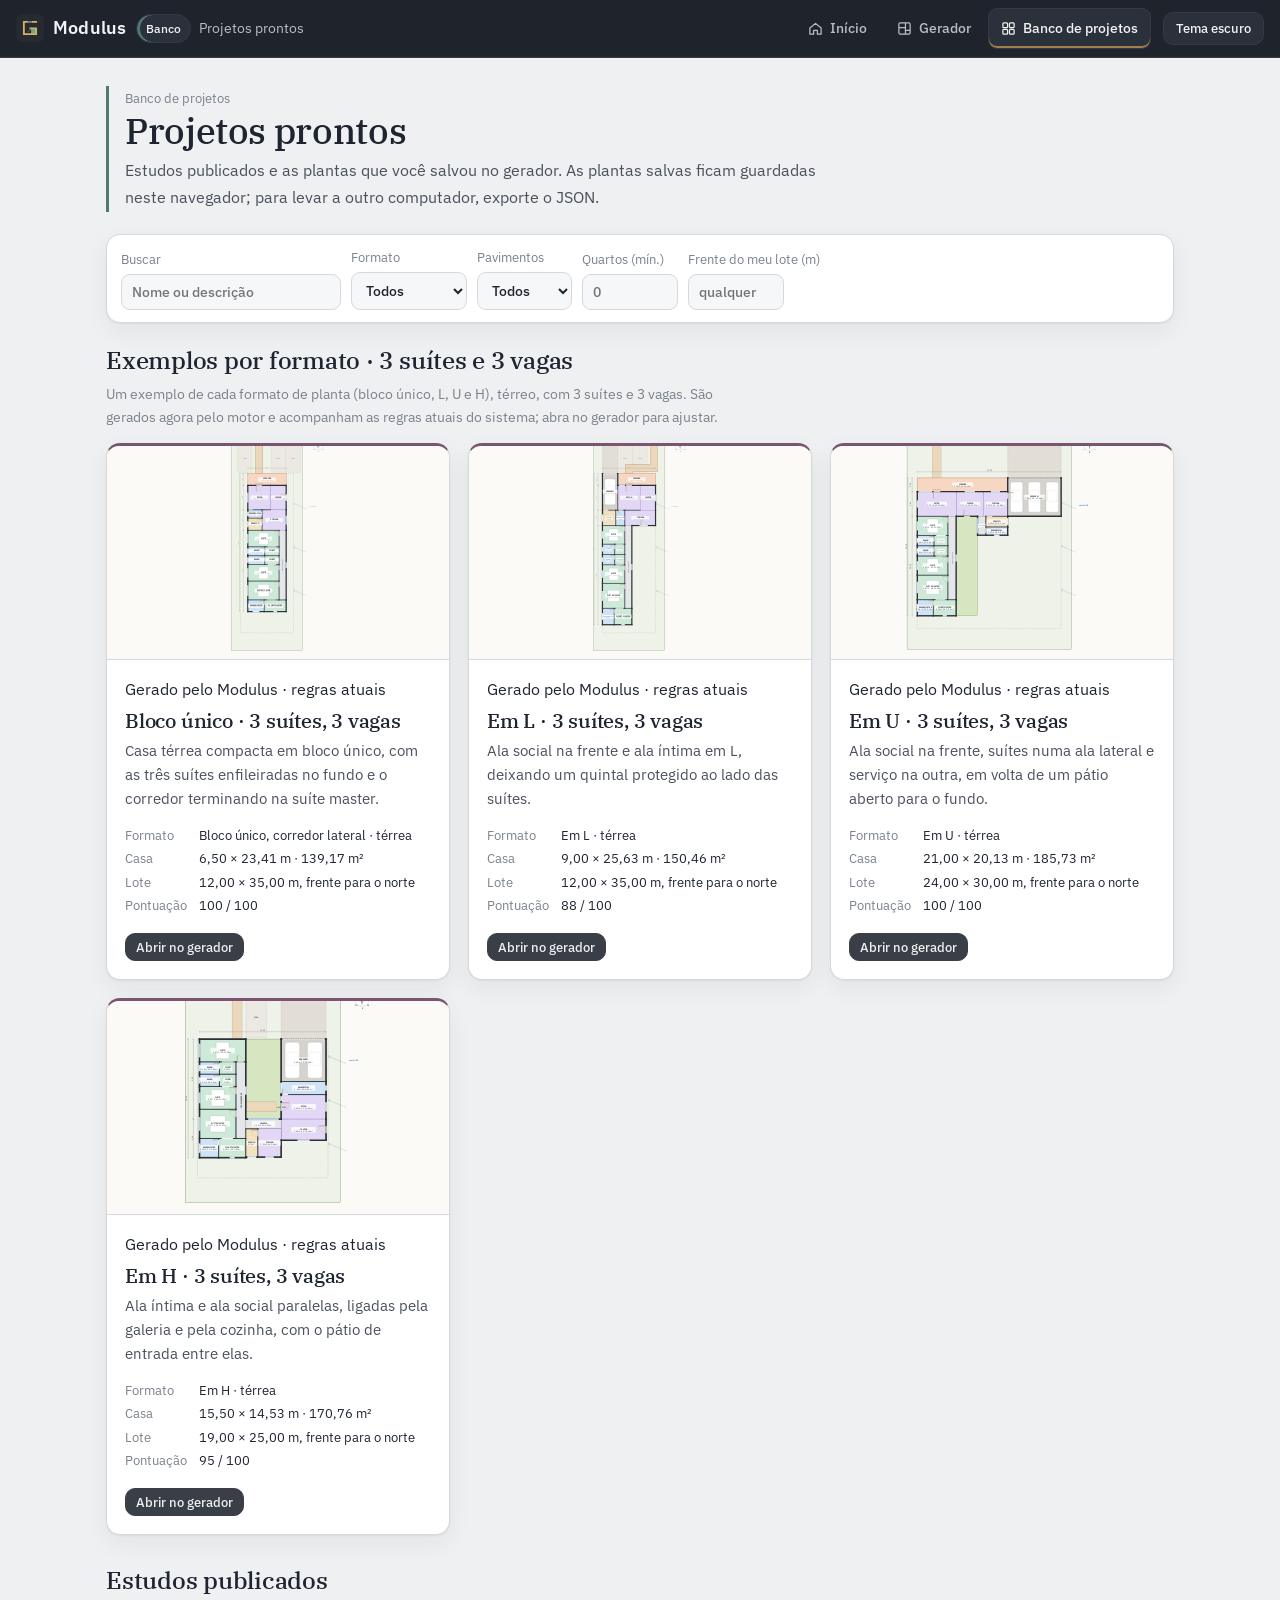
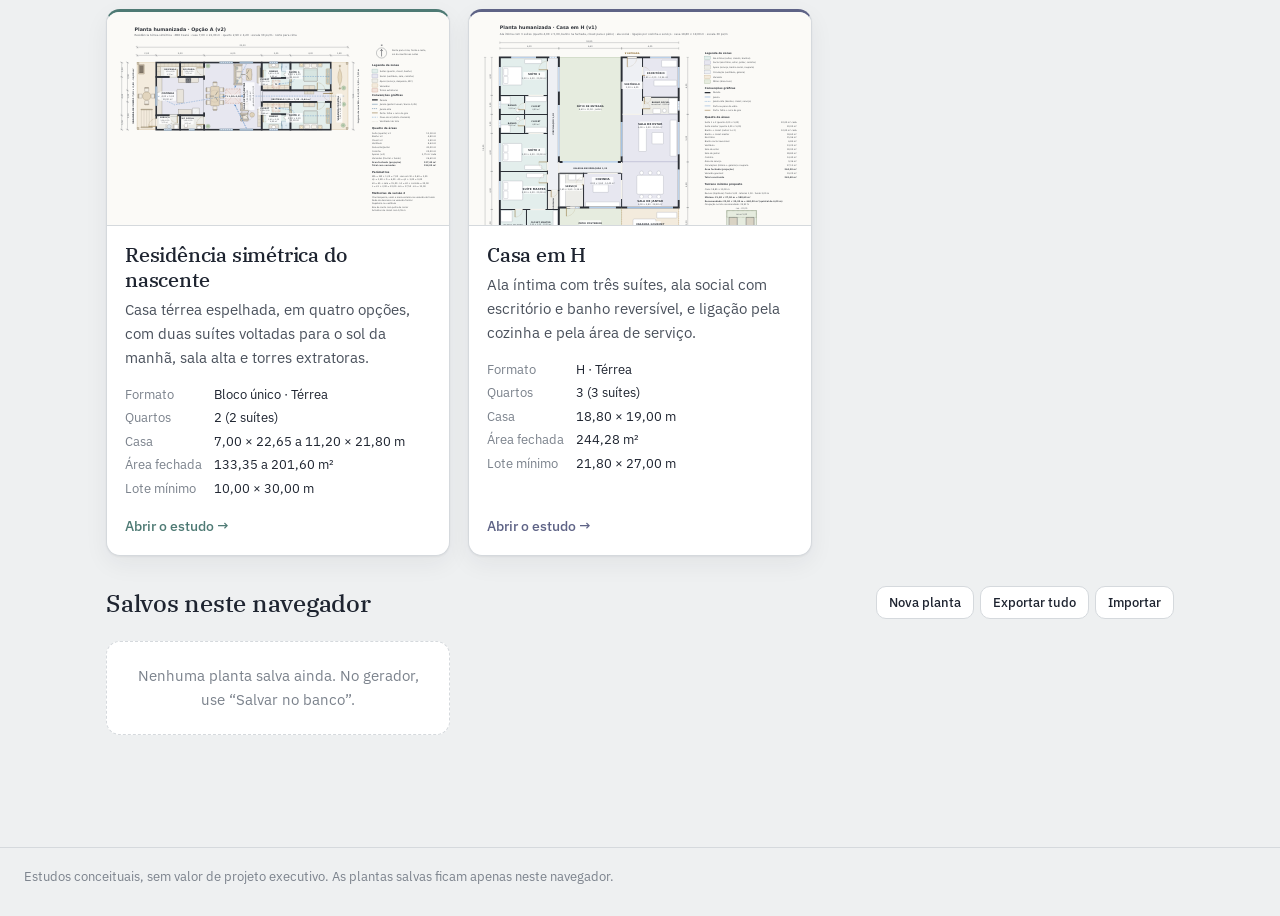
==== commit 21b100fd: "feat(banco): exemplos de cada formato com 3 suítes e 3 vagas - assets/exemplos.js: bloco único (lote" ====
--- a/banco/index.html
+++ b/banco/index.html
@@ -27,6 +27,7 @@
 .proj .acts .btn{padding:7px 10px;font-size:12.5px}
 .proj.salvo{cursor:default}
 .proj.salvo:hover{transform:none}
+.sec-p{margin:-6px 0 14px;color:var(--ink-3);font-size:14px;max-width:80ch}
 .vazio{color:var(--ink-3);font-size:14.5px;background:var(--surface-2);border:1px dashed var(--line);border-radius:var(--radius);padding:22px;text-align:center}
 .nome-edit{font:500 18px 'IBM Plex Serif',Georgia,serif;color:var(--ink);background:var(--surface);border:1px solid var(--line);border-radius:8px;padding:4px 8px;width:100%}
 </style>
@@ -58,7 +59,11 @@
       <label>Frente do meu lote (m)<input type="number" name="frente" min="0" max="80" step="0.5" placeholder="qualquer"></label>
     </form>
 
-    <div class="sec-h"><h2>Estudos publicados</h2></div>
+    <div class="sec-h"><h2>Exemplos por formato · 3 suítes e 3 vagas</h2></div>
+    <p class="sec-p">Um exemplo de cada formato de planta (bloco único, L, U e H), térreo, com 3 suítes e 3 vagas. São gerados agora pelo motor e acompanham as regras atuais do sistema; abra no gerador para ajustar.</p>
+    <div class="projs" id="exemplos"></div>
+
+    <div class="sec-h" style="margin-top:30px"><h2>Estudos publicados</h2></div>
     <div class="projs" id="estudos"></div>
 
     <div class="sec-h" style="margin-top:30px">
@@ -76,6 +81,7 @@
 
 <script src="../gerador/motor.js"></script>
 <script src="../gerador/desenho.js"></script>
+<script src="../assets/exemplos.js"></script>
 <script>
 (function(){
 'use strict';
@@ -115,6 +121,17 @@
         <span class="go">Abrir o estudo →</span>
       </div>
     </a>`).join('') : '<p class="vazio">Nenhum estudo publicado atende aos filtros.</p>';
+}
+
+// exemplos por formato (assets/exemplos.js), gerados uma vez e filtrados como os demais
+let exemplos = null;
+function renderExemplos(){
+  const alvo = document.getElementById('exemplos');
+  if(!exemplos){ try{ exemplos = Exemplos.gerar('../'); }catch(e){ exemplos = []; } }
+  const f = filtro();
+  const lista = exemplos.filter(g => passa(f, {titulo: g.ex.nome + ' 3 suítes 3 vagas', resumo: g.ex.resumo, formato: g.ex.formato, pavimentos: 'Térrea', quartos: 3, loteFrente: g.programa.frente}));
+  alvo.innerHTML = lista.length ? lista.map(g => Exemplos.cartao(g, {acoes:true})).join('') : '<p class="vazio">Nenhum exemplo atende aos filtros.</p>';
+  Exemplos.ajustar(alvo);
 }
 
 function miniatura(item){
@@ -186,7 +203,8 @@
   });
   e.target.value = '';
 });
-filtros.addEventListener('input', () => { renderEstudos(); renderSalvos(); });
+filtros.addEventListener('input', () => { renderExemplos(); renderEstudos(); renderSalvos(); });
+renderExemplos();
 
 fetch('../assets/projetos.json').then(r => r.json()).then(l => { estudos = l; renderEstudos(); })
   .catch(() => { document.getElementById('estudos').innerHTML = '<p class="vazio">Não foi possível carregar a lista de estudos.</p>'; });
--- a/assets/base.css
+++ b/assets/base.css
@@ -166,7 +166,7 @@
 
 footer{border-top:1px solid var(--line);color:var(--ink-3);font-size:13px;padding:18px 24px 28px}
 
-#tip{position:fixed;z-index:60;max-width:280px;background:var(--ink);color:var(--bg);font:400 12.5px/1.45 'IBM Plex Sans',system-ui,sans-serif;padding:8px 11px;border-radius:9px;box-shadow:0 8px 24px rgba(0,0,0,.22);pointer-events:none;opacity:0;transform:translateY(3px);transition:opacity .12s,transform .12s;left:0;top:0}
+#tip{position:fixed;z-index:60;max-width:300px;white-space:pre-line;background:var(--ink);color:var(--bg);font:400 12.5px/1.45 'IBM Plex Sans',system-ui,sans-serif;padding:8px 11px;border-radius:9px;box-shadow:0 8px 24px rgba(0,0,0,.22);pointer-events:none;opacity:0;transform:translateY(3px);transition:opacity .12s,transform .12s;left:0;top:0}
 #tip.on{opacity:1;transform:none}
 
 svg .z-suite{fill:var(--suite-f);stroke:var(--suite-s);stroke-width:.6}
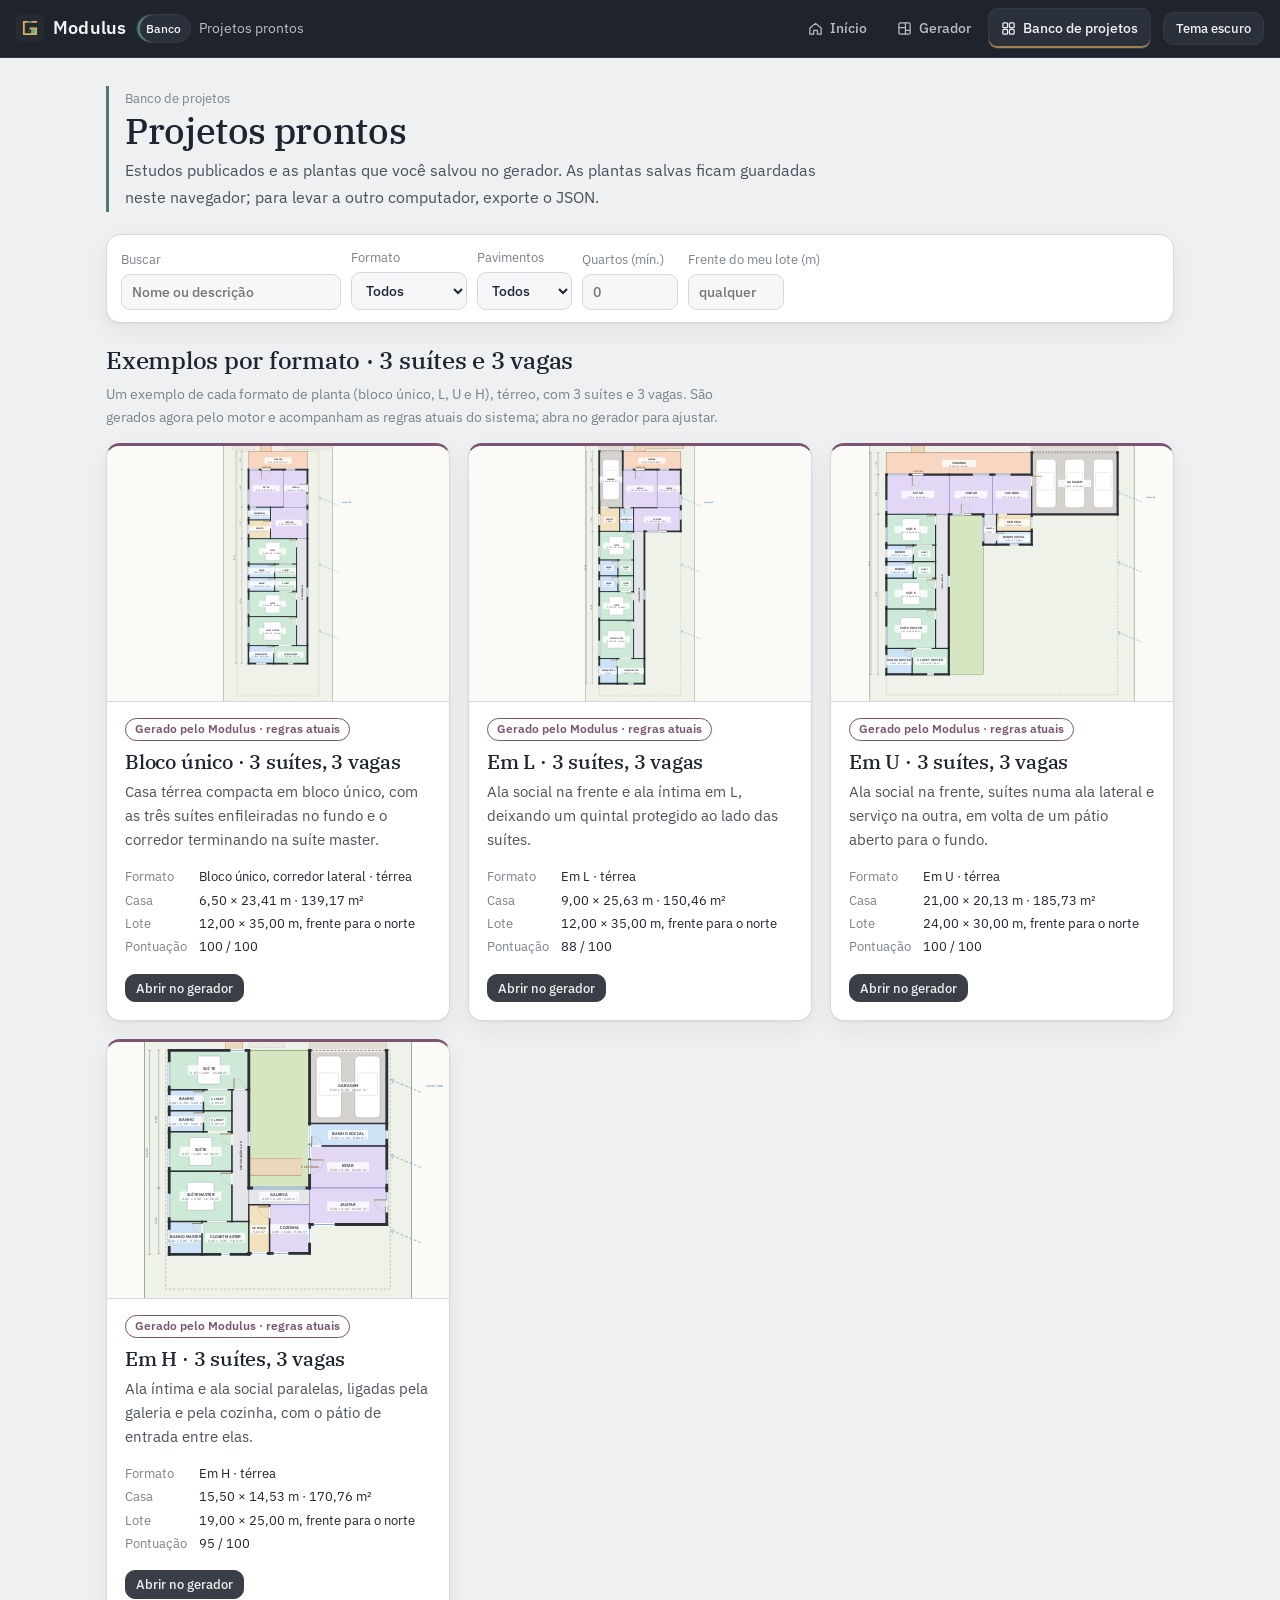
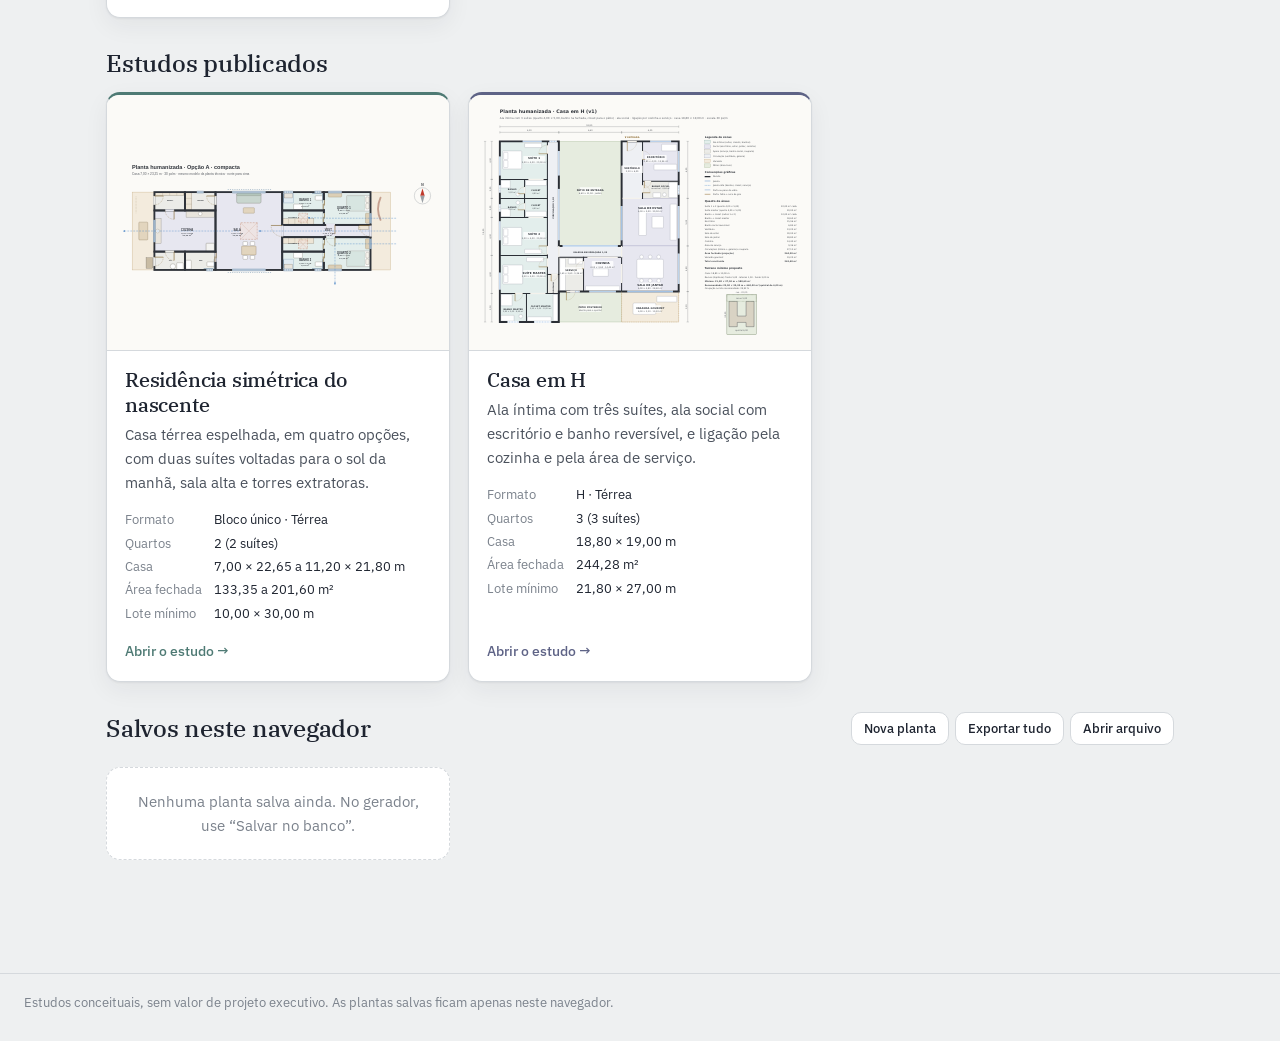
==== commit 92aade66: "feat: arquivo do projeto para salvar e abrir onde o usuário quiser Decisão do usuário: salvar fora d" ====
--- a/banco/index.html
+++ b/banco/index.html
@@ -71,7 +71,7 @@
       <div class="acts">
         <a class="btn" href="../gerador/" data-tip="Abre o gerador para criar e salvar uma planta">Nova planta</a>
         <button class="btn" type="button" id="exportarTudo" data-tip="Baixa todas as plantas salvas em um arquivo JSON">Exportar tudo</button>
-        <label class="btn" data-tip="Adiciona plantas de um arquivo JSON exportado antes">Importar<input type="file" id="importar" accept="application/json,.json" hidden></label>
+        <label class="btn" data-tip="Adiciona ao banco um arquivo de projeto salvo no gerador ou uma exportação do banco">Abrir arquivo<input type="file" id="importar" accept="application/json,.json" hidden></label>
       </div>
     </div>
     <div class="projs" id="salvos"></div>
@@ -81,6 +81,7 @@
 
 <script src="../gerador/motor.js"></script>
 <script src="../gerador/desenho.js"></script>
+<script src="../gerador/projeto.js"></script>
 <script src="../assets/exemplos.js"></script>
 <script>
 (function(){
@@ -175,7 +176,7 @@
   const b = e.target.closest('[data-acao]'); if(!b) return;
   const card = b.closest('[data-id]'), id = card.dataset.id, lista = ler(), it = lista.find(x => x.id===id); if(!it) return;
   const acao = b.dataset.acao;
-  if(acao==='exportar') baixar(`planta-${id}.json`, JSON.stringify([it], null, 2));
+  if(acao==='exportar'){ const arq = Projeto.criar(it.programa, {nome: it.nome, variante: it.variante, espelhada: it.espelhada}); arq.resumo = it.resumo; baixar(Projeto.nomeArquivo(it.nome, arq.criadoEm), JSON.stringify(arq, null, 2)); }
   if(acao==='excluir'){
     if(b.dataset.confirma){ gravar(lista.filter(x => x.id!==id)); renderSalvos(); }
     else { b.dataset.confirma = '1'; b.textContent = 'Confirmar exclusão'; setTimeout(() => { if(b.isConnected){ delete b.dataset.confirma; b.textContent = 'Excluir'; } }, 3000); }
@@ -195,7 +196,9 @@
   f.text().then(t => {
     try{
       let novos = JSON.parse(t); if(!Array.isArray(novos)) novos = [novos];
-      novos = novos.filter(x => x && x.programa && x.resumo);
+      // arquivo de projeto do gerador (ou programa.json antigo) vira item do banco
+      novos = novos.map(x => x && x.programa && x.resumo ? x : (() => { try{ return Projeto.paraBanco(JSON.stringify(x)); }catch(e){ return null; } })()).filter(Boolean);
+      if(!novos.length) throw new Error('vazio');
       const lista = ler(), ids = new Set(lista.map(x => x.id));
       for(const n of novos){ if(ids.has(n.id)) n.id = n.id + Math.random().toString(36).slice(2,6); lista.unshift(n); }
       gravar(lista); renderSalvos();
--- a/assets/base.css
+++ b/assets/base.css
@@ -135,6 +135,7 @@
 tr.zone td{background:var(--surface);font-weight:500}
 tr.total td{font-weight:600;border-top:2px solid var(--graphite)}
 .calc{border-bottom:1px dotted var(--ink-3);cursor:help}
+.tag-ok,.tag-nao{display:inline-block;font-size:11.5px;font-weight:600;padding:2px 8px;border-radius:999px;border:1px solid currentColor;white-space:nowrap}.tag-ok{color:var(--patina)}.tag-nao{color:var(--rust)}
 .tag{display:inline-block;font-size:12px;line-height:1;padding:5px 8px;border-radius:999px;border:1px solid;white-space:nowrap}
 .t-suite{background:var(--suite-f);border-color:var(--suite-s);color:var(--suite-s)}
 .t-social{background:var(--social-f);border-color:var(--social-s);color:var(--social-s)}
@@ -230,11 +231,13 @@
 .proj{display:flex;flex-direction:column;background:var(--surface-2);border:1px solid var(--line);border-top:3px solid var(--c,var(--brass));border-radius:var(--radius);box-shadow:var(--shadow);overflow:hidden;color:inherit;text-decoration:none;transition:transform .15s,border-color .15s}
 .proj:hover{transform:translateY(-2px);border-color:var(--ink-3)}
 .proj:focus-visible{outline:2px solid var(--steel);outline-offset:2px}
-.proj .thumb{aspect-ratio:16/10;background:#FBFAF7;display:grid;place-items:center;overflow:hidden;border-bottom:1px solid var(--line)}
+.proj .thumb{aspect-ratio:4/3;background:#FBFAF7;display:grid;place-items:center;overflow:hidden;border-bottom:1px solid var(--line)}
 .proj .thumb img{width:100%;height:100%;object-fit:contain;padding:8px}
 .proj .body{padding:16px 18px 18px;display:flex;flex-direction:column;gap:6px;flex:1}
 .proj h2{font-size:20px;margin:0}
 .proj p{margin:0;color:var(--ink-2);font-size:14.5px}
+.proj .tag-ex{align-self:flex-start;font-size:11.5px;font-weight:600;color:var(--c,var(--plum));border:1px solid currentColor;border-radius:999px;padding:1px 9px;margin-bottom:2px}
+.proj .thumb>svg{width:100%;height:100%}
 .proj dl{display:grid;grid-template-columns:auto 1fr;gap:2px 12px;margin:8px 0 0;font-size:13px}
 .proj dt{color:var(--ink-3)}.proj dd{margin:0;font-variant-numeric:tabular-nums}
 .proj .go{margin-top:auto;padding-top:10px;font-size:13.5px;font-weight:500;color:var(--c,var(--brass))}
@@ -292,6 +295,15 @@
 
 /* logo completo na página inicial (nome e subtítulo na cor do tema) */
 .marca-h1{margin:.2rem 0 .6rem;line-height:0}
+/* página inicial: logo e apresentação lado a lado */
+.hero-marca{margin-bottom:26px}
+.hero-linha{display:flex;align-items:center;gap:clamp(20px,4vw,48px)}
+.hero-linha .marca-h1{flex:none;margin:0}
+.hero-linha .lede{margin:0;max-width:56ch;font-size:clamp(17px,1.6vw,20px)}
+@media (max-width:640px){.hero-linha{flex-direction:column;align-items:flex-start}}
+.sec-dest{display:flex;flex-direction:column;gap:4px;margin:6px 0 14px}
+.sec-dest h2{margin:0}
+.sec-dest p{margin:0;color:var(--ink-3);font-size:14px;max-width:80ch}
 .marca-h1 svg{width:clamp(150px,20vw,200px);height:auto;display:block}
 .vh{position:absolute;width:1px;height:1px;overflow:hidden;clip:rect(0 0 0 0);white-space:nowrap}
 /* Marca Modulus: ícone em assets/logo.svg e logo completo em assets/logo-completo.svg; nome em uma cor só */
@@ -323,8 +335,6 @@
 .card.res{border-top:3px solid var(--c);padding-top:0;overflow:hidden}
 .card.res>.res-head{margin:0 -22px 14px;padding:12px 22px;background:color-mix(in srgb,var(--c) 9%,var(--surface-2));border-bottom:1px solid var(--line)}
 .card.res>.res-head h3{margin:0}
-/* sinalizador beta (assets/base.js): .so-beta só aparece com ?beta=1; .sem-beta some quando o beta está ligado */
-html:not(.beta) .so-beta,html.beta .sem-beta{display:none!important}
 
 /* Barra superior com contraste em relação ao conteúdo */
 :root{--hdr-bg:#1F242C;--hdr-ink:#F1F2F4;--hdr-ink-2:#B9BEC6;--hdr-line:#343A44;--hdr-btn:#2B313B}
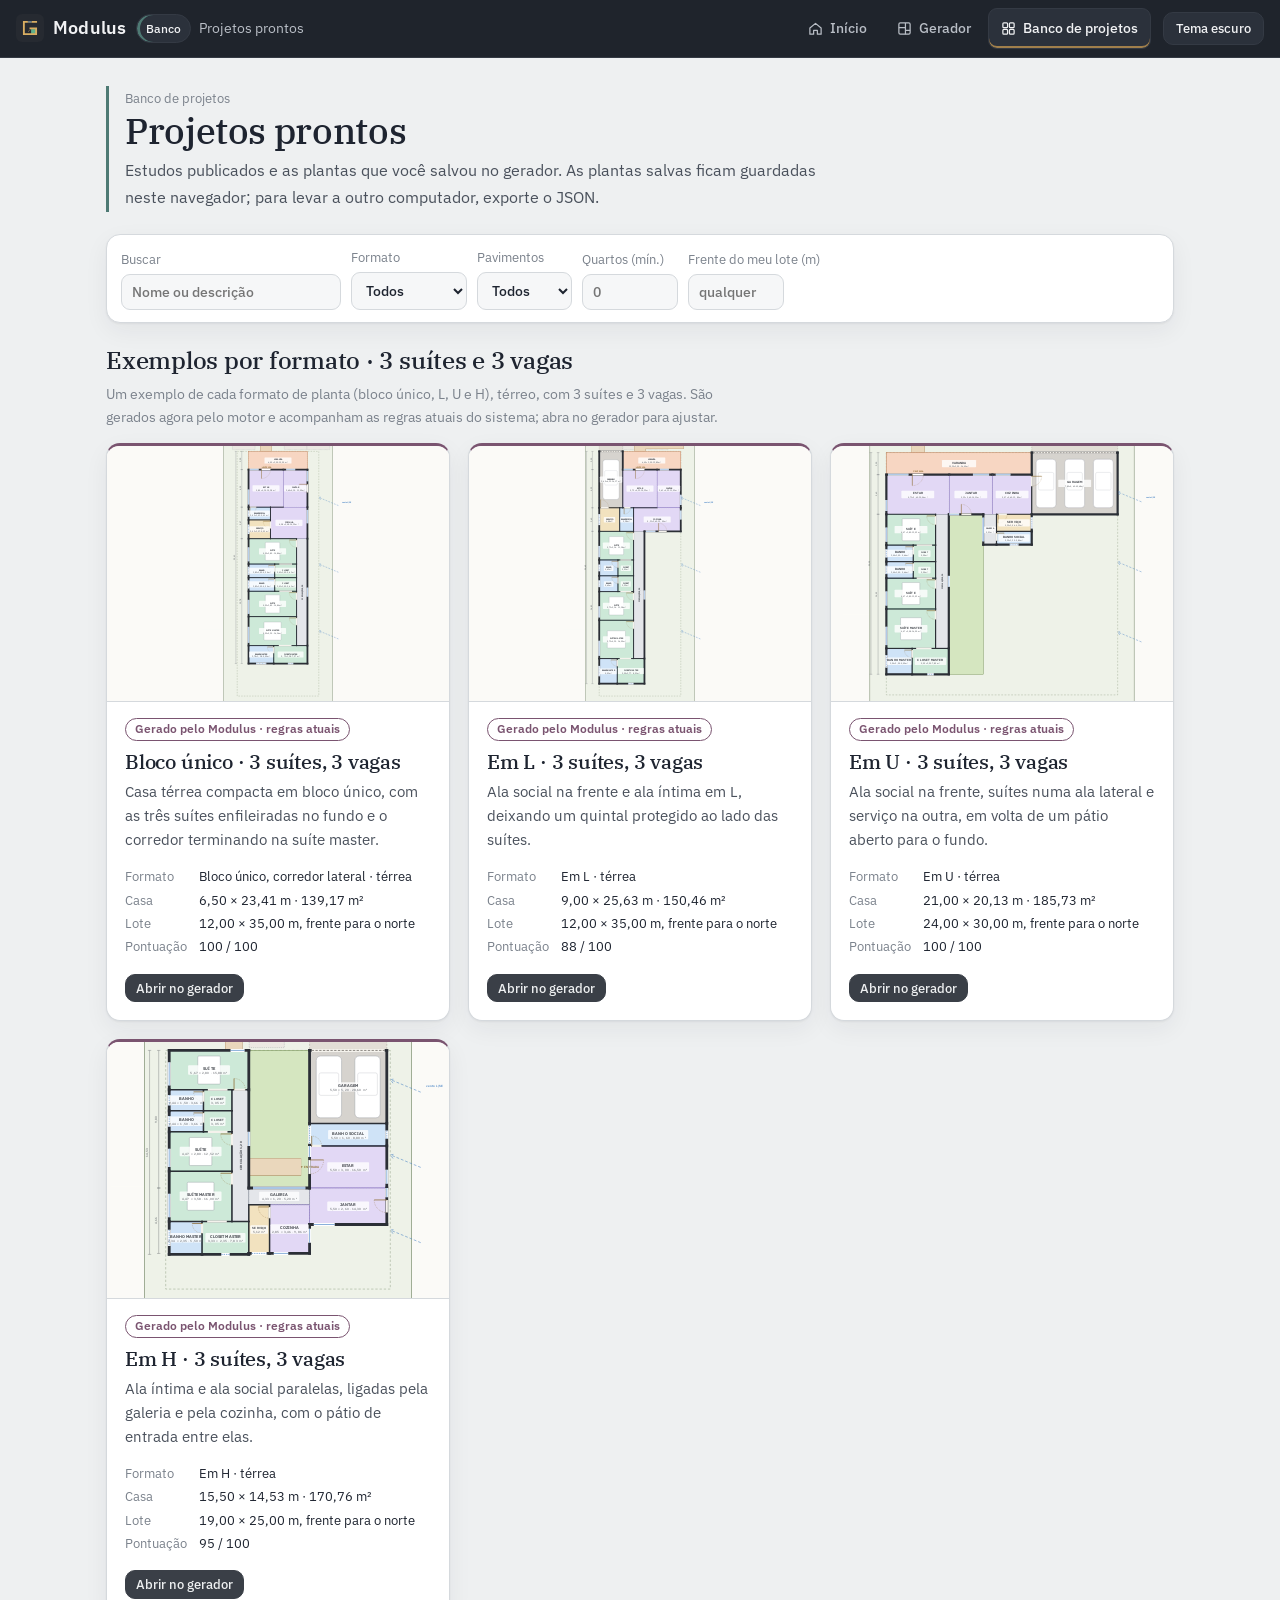
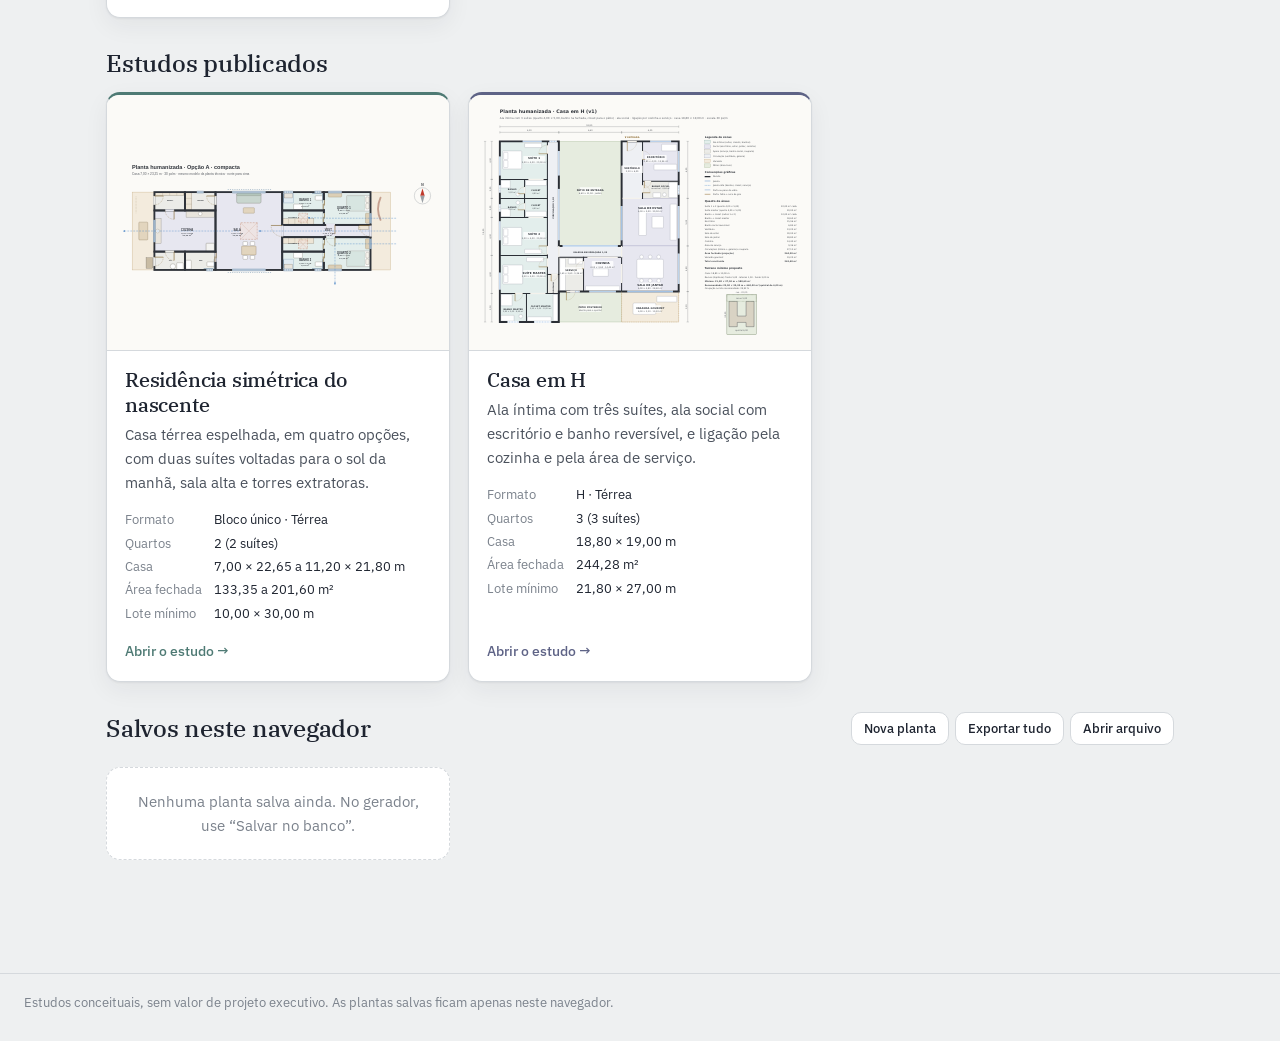
==== commit 2d4855b6: "feat(gerador): recuos laterais diferentes e janelas a 1,50 m da divisa - Campos "Recuo lateral esque" ====
--- a/banco/index.html
+++ b/banco/index.html
@@ -140,7 +140,7 @@
     const r = Motor.gerar(item.programa);
     let v = r.variantes[Math.min(item.variante||0, r.variantes.length-1)];
     if(!v) return '';
-    if(item.espelhada) v = Desenho.espelha(v);
+    v = item.espelhada ? Desenho.espelha(v) : Motor.semEspelho(v);
     const pi = Math.max(0, v.pav.findIndex(p => p.nome==='Térreo'));
     return Desenho.planta(v, pi, {titulo: item.nome, sub: v.tipologia});
   }catch(e){ return ''; }
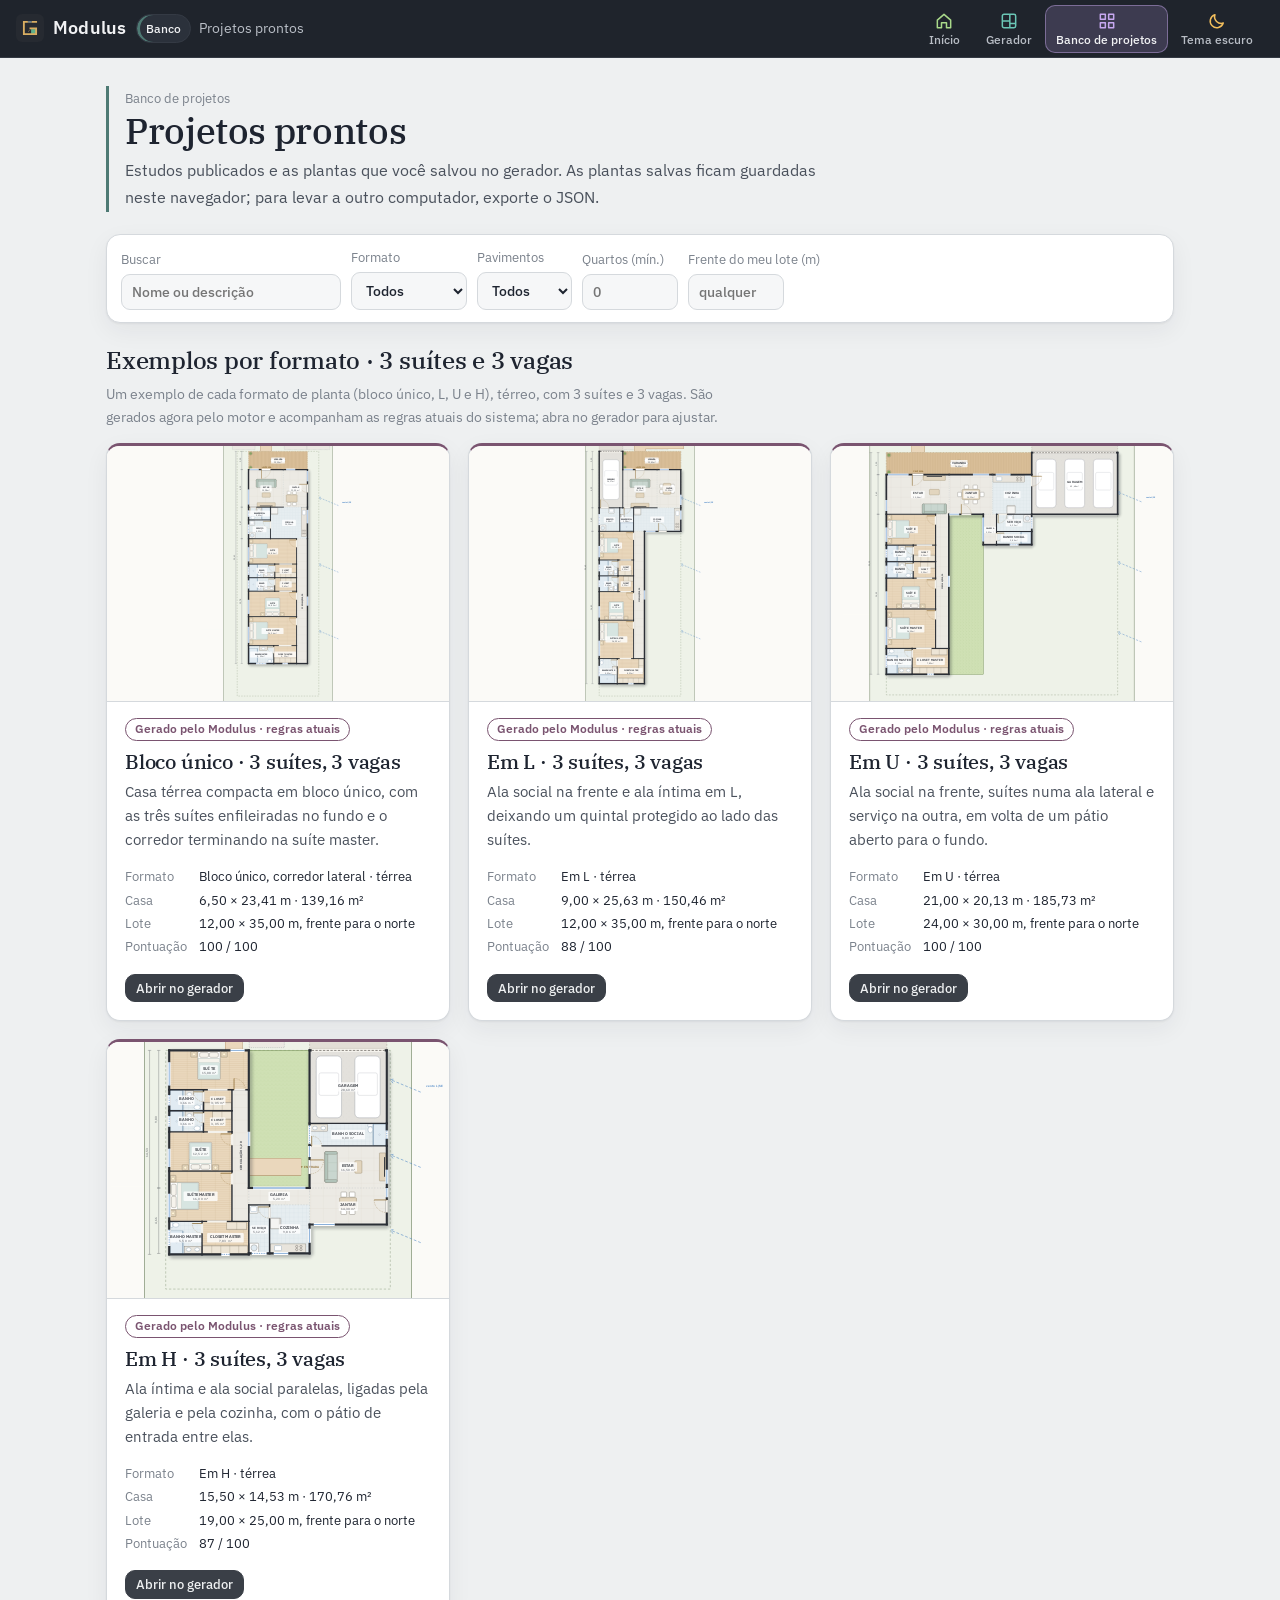
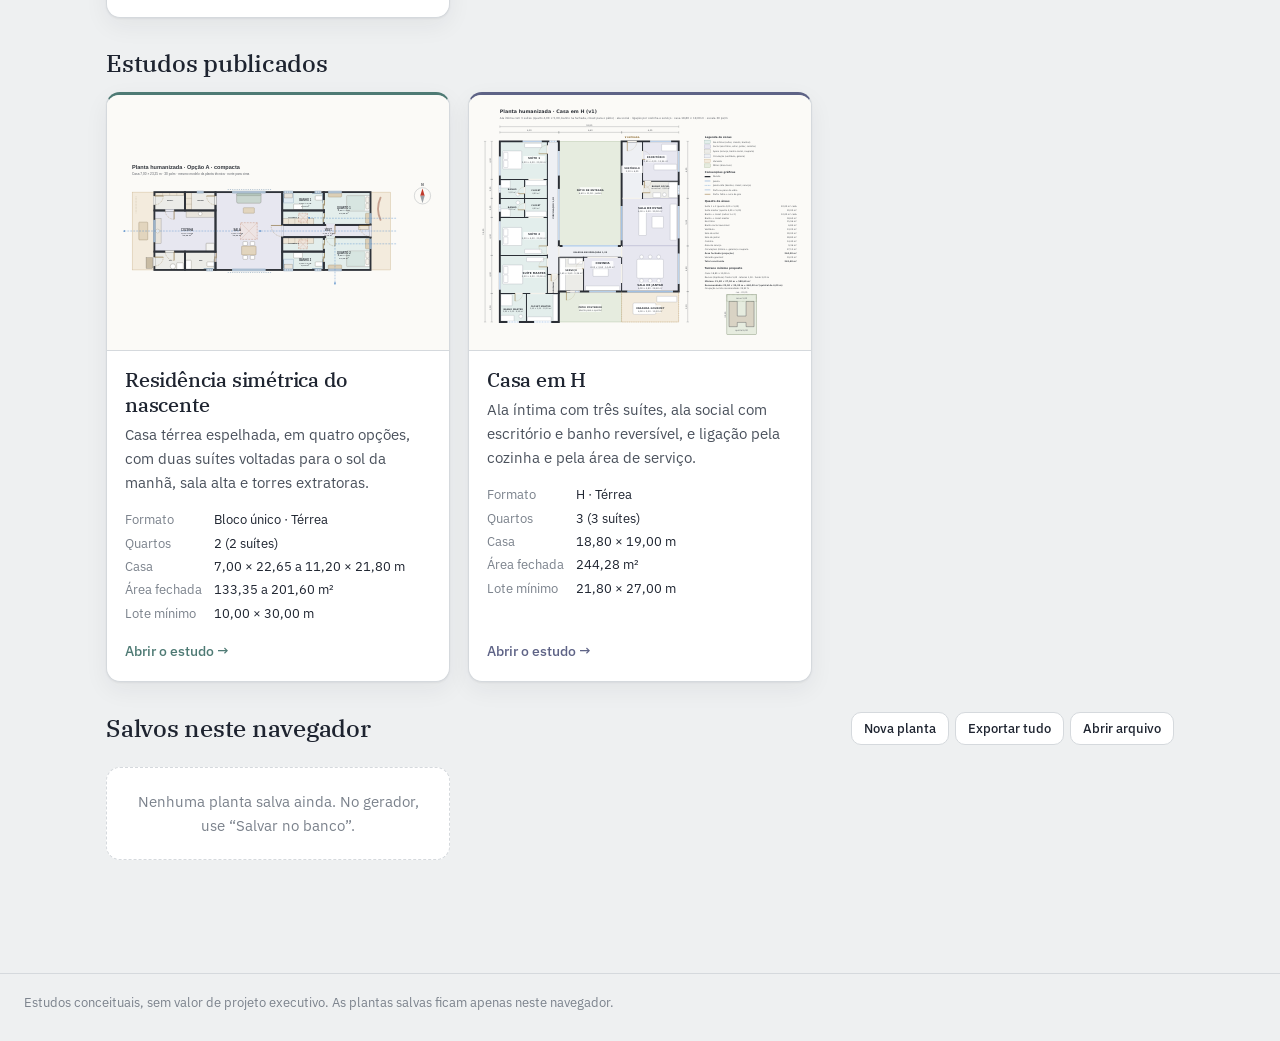
==== commit e17fb7e0: "feat(paginas): miniaturas humanizadas no início e no banco; F1 documentada As miniaturas dos exemplo" ====
--- a/banco/index.html
+++ b/banco/index.html
@@ -80,6 +80,7 @@
 <footer><div>Estudos conceituais, sem valor de projeto executivo. As plantas salvas ficam apenas neste navegador.</div></footer>
 
 <script src="../gerador/motor.js"></script>
+<script src="../gerador/mobilia.js"></script>
 <script src="../gerador/desenho.js"></script>
 <script src="../gerador/projeto.js"></script>
 <script src="../assets/exemplos.js"></script>
@@ -142,7 +143,7 @@
     if(!v) return '';
     v = item.espelhada ? Desenho.espelha(v) : Motor.semEspelho(v);
     const pi = Math.max(0, v.pav.findIndex(p => p.nome==='Térreo'));
-    return Desenho.planta(v, pi, {titulo: item.nome, sub: v.tipologia});
+    return Desenho.planta(v, pi, {titulo: item.nome, sub: v.tipologia, estilo:'humanizada'});
   }catch(e){ return ''; }
 }
 
--- a/assets/base.css
+++ b/assets/base.css
@@ -13,23 +13,23 @@
 }
 @media (prefers-color-scheme:dark){
   :root:not([data-theme="light"]){
-    --bg:#14171C;--surface:#1A1E24;--surface-2:#222730;--glass:rgba(27,31,37,.76);
-    --ink:#E6E8EB;--ink-2:#B4BAC2;--ink-3:#848B95;--line:#343A43;
-    --brass:#C9A56B;--moss:#92A882;--patina:#7FB0A8;--slate:#9A9FCB;--rust:#D08D72;--steel:#79A7D6;--graphite:#C5CAD1;--plum:#C9A0BE;--brass-ink:#D4B27A;
-    --suite-f:#233633;--suite-s:#7FB0A8;--social-f:#2A2B3D;--social-s:#9A9FCB;--apoio-f:#2B2B28;--apoio-s:#A9A99F;
-    --var-f:#3A3122;--var-s:#C9A56B;--torre-f:#3D2A23;--torre-s:#D08D72;--recuo-f:#26301F;--recuo-s:#92A882;
-    --glass-f:#22303D;--win:#79A7D6;--door:#C9A56B;--flow:#6FA8E8;--axis:#6E747C;--struct-f:#34363A;--struct-s:#9A9C97;
-    --shadow:0 1px 2px rgba(0,0,0,.3),0 8px 24px rgba(0,0,0,.25);
+    --bg:#0F2840;--surface:#14334E;--surface-2:#1B4160;--glass:rgba(20,51,78,.82);
+    --ink:#EAF2ED;--ink-2:#B2CCC6;--ink-3:#8FB3AD;--line:#2A6470;
+    --brass:#F2BE5C;--moss:#A9D98A;--patina:#6BC7B6;--slate:#C7A8F0;--rust:#F59E85;--steel:#7EC9F2;--graphite:#DCEAE5;--plum:#EBA9D4;--brass-ink:#F2BE5C;
+    --suite-f:#244E61;--suite-s:#6BC7B6;--social-f:#34486B;--social-s:#C7A8F0;--apoio-f:#304F64;--apoio-s:#B2CCC6;
+    --var-f:#3C4C51;--var-s:#F2BE5C;--torre-f:#3D4658;--torre-s:#F59E85;--recuo-f:#2F5159;--recuo-s:#A9D98A;
+    --glass-f:#274E6C;--win:#7EC9F2;--door:#F2BE5C;--flow:#7EC9F2;--axis:#6E9A98;--struct-f:#2E4C61;--struct-s:#A7BDB8;
+    --shadow:0 1px 2px rgba(4,14,24,.35),0 8px 24px rgba(4,14,24,.3);
   }
 }
 :root[data-theme="dark"]{
-  --bg:#14171C;--surface:#1A1E24;--surface-2:#222730;--glass:rgba(27,31,37,.76);
-  --ink:#E6E8EB;--ink-2:#B4BAC2;--ink-3:#848B95;--line:#343A43;
-  --brass:#C9A56B;--moss:#92A882;--patina:#7FB0A8;--slate:#9A9FCB;--rust:#D08D72;--steel:#79A7D6;--graphite:#C5CAD1;--plum:#C9A0BE;--brass-ink:#D4B27A;
-  --suite-f:#233633;--suite-s:#7FB0A8;--social-f:#2A2B3D;--social-s:#9A9FCB;--apoio-f:#2B2B28;--apoio-s:#A9A99F;
-  --var-f:#3A3122;--var-s:#C9A56B;--torre-f:#3D2A23;--torre-s:#D08D72;--recuo-f:#26301F;--recuo-s:#92A882;
-  --glass-f:#22303D;--win:#79A7D6;--door:#C9A56B;--flow:#6FA8E8;--axis:#6E747C;--struct-f:#34363A;--struct-s:#9A9C97;
-  --shadow:0 1px 2px rgba(0,0,0,.3),0 8px 24px rgba(0,0,0,.25);
+  --bg:#0F2840;--surface:#14334E;--surface-2:#1B4160;--glass:rgba(20,51,78,.82);
+  --ink:#EAF2ED;--ink-2:#B2CCC6;--ink-3:#8FB3AD;--line:#2A6470;
+  --brass:#F2BE5C;--moss:#A9D98A;--patina:#6BC7B6;--slate:#C7A8F0;--rust:#F59E85;--steel:#7EC9F2;--graphite:#DCEAE5;--plum:#EBA9D4;--brass-ink:#F2BE5C;
+  --suite-f:#244E61;--suite-s:#6BC7B6;--social-f:#34486B;--social-s:#C7A8F0;--apoio-f:#304F64;--apoio-s:#B2CCC6;
+  --var-f:#3C4C51;--var-s:#F2BE5C;--torre-f:#3D4658;--torre-s:#F59E85;--recuo-f:#2F5159;--recuo-s:#A9D98A;
+  --glass-f:#274E6C;--win:#7EC9F2;--door:#F2BE5C;--flow:#7EC9F2;--axis:#6E9A98;--struct-f:#2E4C61;--struct-s:#A7BDB8;
+  --shadow:0 1px 2px rgba(4,14,24,.35),0 8px 24px rgba(4,14,24,.3);
 }
 html{scroll-padding-top:calc(env(safe-area-inset-top,0px) + 80px)}
 *,*::before,*::after{box-sizing:border-box}
@@ -266,21 +266,24 @@
 .plan-box{background:#FBFAF7;border:1px solid var(--line);border-radius:var(--radius);padding:10px;box-shadow:var(--shadow);margin-bottom:14px;overflow:auto}
 .plan-box svg{display:block;width:100%;height:auto;max-height:78vh}
 
-/* Menu geral (Início · Gerador · Banco de projetos) */
-.topnav{display:flex;align-items:center;gap:4px;flex:none}
-.topnav a{display:inline-flex;align-items:center;gap:7px;font-size:13.5px;font-weight:500;color:var(--ink-2);text-decoration:none;padding:8px 12px;border-radius:9px;border:1px solid transparent}
-.topnav a:hover{color:var(--ink);background:var(--surface-2)}
-.topnav a[aria-current="page"]{color:var(--ink);background:var(--surface-2);border-color:var(--line);box-shadow:inset 0 -2px 0 var(--brass)}
-.topnav a:focus-visible{outline:2px solid var(--steel);outline-offset:2px}
-.topnav svg{width:15px;height:15px;flex:none}
-.navbtn{display:none}
+/* Menu geral (Início · Gerador · Banco de projetos · tema): ícone sobre o rótulo, cada ícone na cor da sua seção.
+   A barra é escura nos dois temas; as cores dos ícones (--nav-*) passam de 3:1 sobre ela. */
+.topnav{display:flex;align-items:center;gap:2px;flex:none}
+.nav-b{--c:var(--nav-inicio);display:inline-flex;flex-direction:column;align-items:center;justify-content:center;gap:3px;min-width:58px;height:48px;padding:4px 10px;font:500 11.5px/1.1 'IBM Plex Sans',system-ui,sans-serif;color:var(--ink-2);text-decoration:none;background:transparent;border:1px solid transparent;border-radius:10px;cursor:pointer;flex:none;white-space:nowrap;transition:background .15s,color .15s}
+.nav-b svg{width:20px;height:20px;flex:none;color:var(--c)}
+.nav-b:hover{color:var(--ink);background:color-mix(in srgb,var(--c) 10%,transparent)}
+.nav-b[aria-current="page"]{color:var(--ink);background:color-mix(in srgb,var(--c) 18%,transparent);border-color:color-mix(in srgb,var(--c) 45%,transparent)}
+.nav-b:focus-visible{outline:2px solid var(--c);outline-offset:2px}
+.nav-b .ls{display:none}
+@media (prefers-reduced-motion:reduce){.nav-b{transition:none}}
 @media (max-width:760px){
-  .navbtn{display:inline-flex}
-  .topnav{display:none;position:absolute;top:calc(var(--hdr) - 4px);right:12px;left:12px;flex-direction:column;align-items:stretch;background:var(--surface-2);border:1px solid var(--line);border-radius:12px;padding:6px;box-shadow:var(--shadow);z-index:50}
-  body.nav-open .topnav{display:flex}
-  .topnav a{padding:11px 12px;font-size:15px}
+  .bar-in{gap:6px;padding:0 10px}
+  .nav-b{min-width:52px;padding:4px 6px}
+  .nav-b .ll{display:none}.nav-b .ls{display:inline}
   .bar-in .crumb .sec{display:none}
 }
+@media (max-width:560px){header.bar .crumb{display:none}}
+@media (max-width:520px){.wordmark{display:none}}
 .atalhos{display:grid;grid-template-columns:repeat(2,minmax(0,1fr));gap:18px;margin:0 0 30px}
 @media (max-width:760px){.atalhos{grid-template-columns:minmax(0,1fr)}}
 .atalho{display:flex;flex-direction:column;gap:6px;padding:22px 24px;background:var(--surface-2);border:1px solid var(--line);border-left:4px solid var(--c);border-radius:var(--radius);box-shadow:var(--shadow);color:inherit;text-decoration:none;transition:border-color .15s,transform .15s}
@@ -314,8 +317,8 @@
 
 /* Zonas da planta: cores fortes e distintas (mesma paleta do desenho) */
 :root{--z-intimo-f:#CDE9D8;--z-intimo-s:#2E7D5B;--z-molhado-f:#CFE3F7;--z-molhado-s:#2F6FB0;--z-social-f:#E2D8F5;--z-social-s:#6A4FB3;--z-apoio-f:#F2E2BF;--z-apoio-s:#8A6219;--z-circ-f:#E4E6EA;--z-circ-s:#4B5563;--z-varanda-f:#F7D6C2;--z-varanda-s:#A8471F;--z-garagem-f:#D6D3CE;--z-garagem-s:#44403C;--z-patio-f:#D5E6C0;--z-patio-s:#4D6A2C}
-@media (prefers-color-scheme:dark){:root:not([data-theme="light"]){--z-intimo-f:#173A2B;--z-intimo-s:#6FD3A3;--z-molhado-f:#16304A;--z-molhado-s:#7DB8F2;--z-social-f:#2A2147;--z-social-s:#B8A2F2;--z-apoio-f:#3A2E14;--z-apoio-s:#E6C27A;--z-circ-f:#2A2D33;--z-circ-s:#B6BCC6;--z-varanda-f:#3E2418;--z-varanda-s:#F0A37E;--z-garagem-f:#2E2C2A;--z-garagem-s:#CFCAC3;--z-patio-f:#25331A;--z-patio-s:#AFCF8A}}
-:root[data-theme="dark"]{--z-intimo-f:#173A2B;--z-intimo-s:#6FD3A3;--z-molhado-f:#16304A;--z-molhado-s:#7DB8F2;--z-social-f:#2A2147;--z-social-s:#B8A2F2;--z-apoio-f:#3A2E14;--z-apoio-s:#E6C27A;--z-circ-f:#2A2D33;--z-circ-s:#B6BCC6;--z-varanda-f:#3E2418;--z-varanda-s:#F0A37E;--z-garagem-f:#2E2C2A;--z-garagem-s:#CFCAC3;--z-patio-f:#25331A;--z-patio-s:#AFCF8A}
+@media (prefers-color-scheme:dark){:root:not([data-theme="light"]){--z-intimo-f:#275260;--z-intimo-s:#7EE0B4;--z-molhado-f:#274E6C;--z-molhado-s:#7EC9F2;--z-social-f:#34486B;--z-social-s:#C7A8F0;--z-apoio-f:#3C4C51;--z-apoio-s:#F2BE5C;--z-circ-f:#304F64;--z-circ-s:#B2CCC6;--z-varanda-f:#3D4658;--z-varanda-s:#F59E85;--z-garagem-f:#364F64;--z-garagem-s:#D3CFC6;--z-patio-f:#2F5159;--z-patio-s:#A9D98A}}
+:root[data-theme="dark"]{--z-intimo-f:#275260;--z-intimo-s:#7EE0B4;--z-molhado-f:#274E6C;--z-molhado-s:#7EC9F2;--z-social-f:#34486B;--z-social-s:#C7A8F0;--z-apoio-f:#3C4C51;--z-apoio-s:#F2BE5C;--z-circ-f:#304F64;--z-circ-s:#B2CCC6;--z-varanda-f:#3D4658;--z-varanda-s:#F59E85;--z-garagem-f:#364F64;--z-garagem-s:#D3CFC6;--z-patio-f:#2F5159;--z-patio-s:#A9D98A}
 .z-intimo{background:var(--z-intimo-f);border-color:var(--z-intimo-s);color:var(--z-intimo-s)}
 .z-molhado{background:var(--z-molhado-f);border-color:var(--z-molhado-s);color:var(--z-molhado-s)}
 .z-social{background:var(--z-social-f);border-color:var(--z-social-s);color:var(--z-social-s)}
@@ -338,15 +341,17 @@
 
 /* Barra superior com contraste em relação ao conteúdo */
 :root{--hdr-bg:#1F242C;--hdr-ink:#F1F2F4;--hdr-ink-2:#B9BEC6;--hdr-line:#343A44;--hdr-btn:#2B313B}
-@media (prefers-color-scheme:dark){:root:not([data-theme="light"]){--hdr-bg:#2C333E;--hdr-ink:#F1F2F4;--hdr-ink-2:#C3C8D0;--hdr-line:#424A57;--hdr-btn:#38404C}}
-:root[data-theme="dark"]{--hdr-bg:#2C333E;--hdr-ink:#F1F2F4;--hdr-ink-2:#C3C8D0;--hdr-line:#424A57;--hdr-btn:#38404C}
+@media (prefers-color-scheme:dark){:root:not([data-theme="light"]){--hdr-bg:#0F2F4A;--hdr-ink:#EAF2ED;--hdr-ink-2:#B2CCC6;--hdr-line:#2A6470;--hdr-btn:#1B4160}}
+:root[data-theme="dark"]{--hdr-bg:#0F2F4A;--hdr-ink:#EAF2ED;--hdr-ink-2:#B2CCC6;--hdr-line:#2A6470;--hdr-btn:#1B4160}
 header.bar{background:var(--hdr-bg);border-bottom-color:var(--hdr-line);backdrop-filter:none;-webkit-backdrop-filter:none;color:var(--hdr-ink)}
 header.bar .wordmark{color:var(--hdr-ink)}
 header.bar .crumb{color:var(--hdr-ink-2)}
 header.bar .crumb .chip{background:var(--hdr-btn);border-color:var(--hdr-line);color:var(--hdr-ink)}
 header.bar .btn,header.bar .back{background:var(--hdr-btn);border-color:var(--hdr-line);color:var(--hdr-ink)}
 header.bar .btn:hover,header.bar .back:hover{border-color:var(--hdr-ink-2)}
-header.bar .topnav a{color:var(--hdr-ink-2)}
-header.bar .topnav a:hover{color:var(--hdr-ink);background:var(--hdr-btn)}
-header.bar .topnav a[aria-current="page"]{color:var(--hdr-ink);background:var(--hdr-btn);border-color:var(--hdr-line)}
-@media (max-width:760px){header.bar .topnav{background:var(--hdr-bg);border-color:var(--hdr-line)}}
+:root{--nav-inicio:#A9D98A;--nav-gerador:#6BC7B6;--nav-banco:#C7A8F0;--nav-tema:#F2BE5C}
+header.bar .nav-b{color:var(--hdr-ink-2)}
+header.bar .nav-b:hover,header.bar .nav-b[aria-current="page"]{color:var(--hdr-ink)}
+/* V3: no tema escuro, cards e indicadores levemente tingidos pela cor da seção (--c) */
+@media (prefers-color-scheme:dark){:root:not([data-theme="light"]) :is(.stat,.atalho,.card.tint){background:color-mix(in srgb,var(--c,var(--brass)) 7%,var(--surface-2))}}
+:root[data-theme="dark"] :is(.stat,.atalho,.card.tint){background:color-mix(in srgb,var(--c,var(--brass)) 7%,var(--surface-2))}
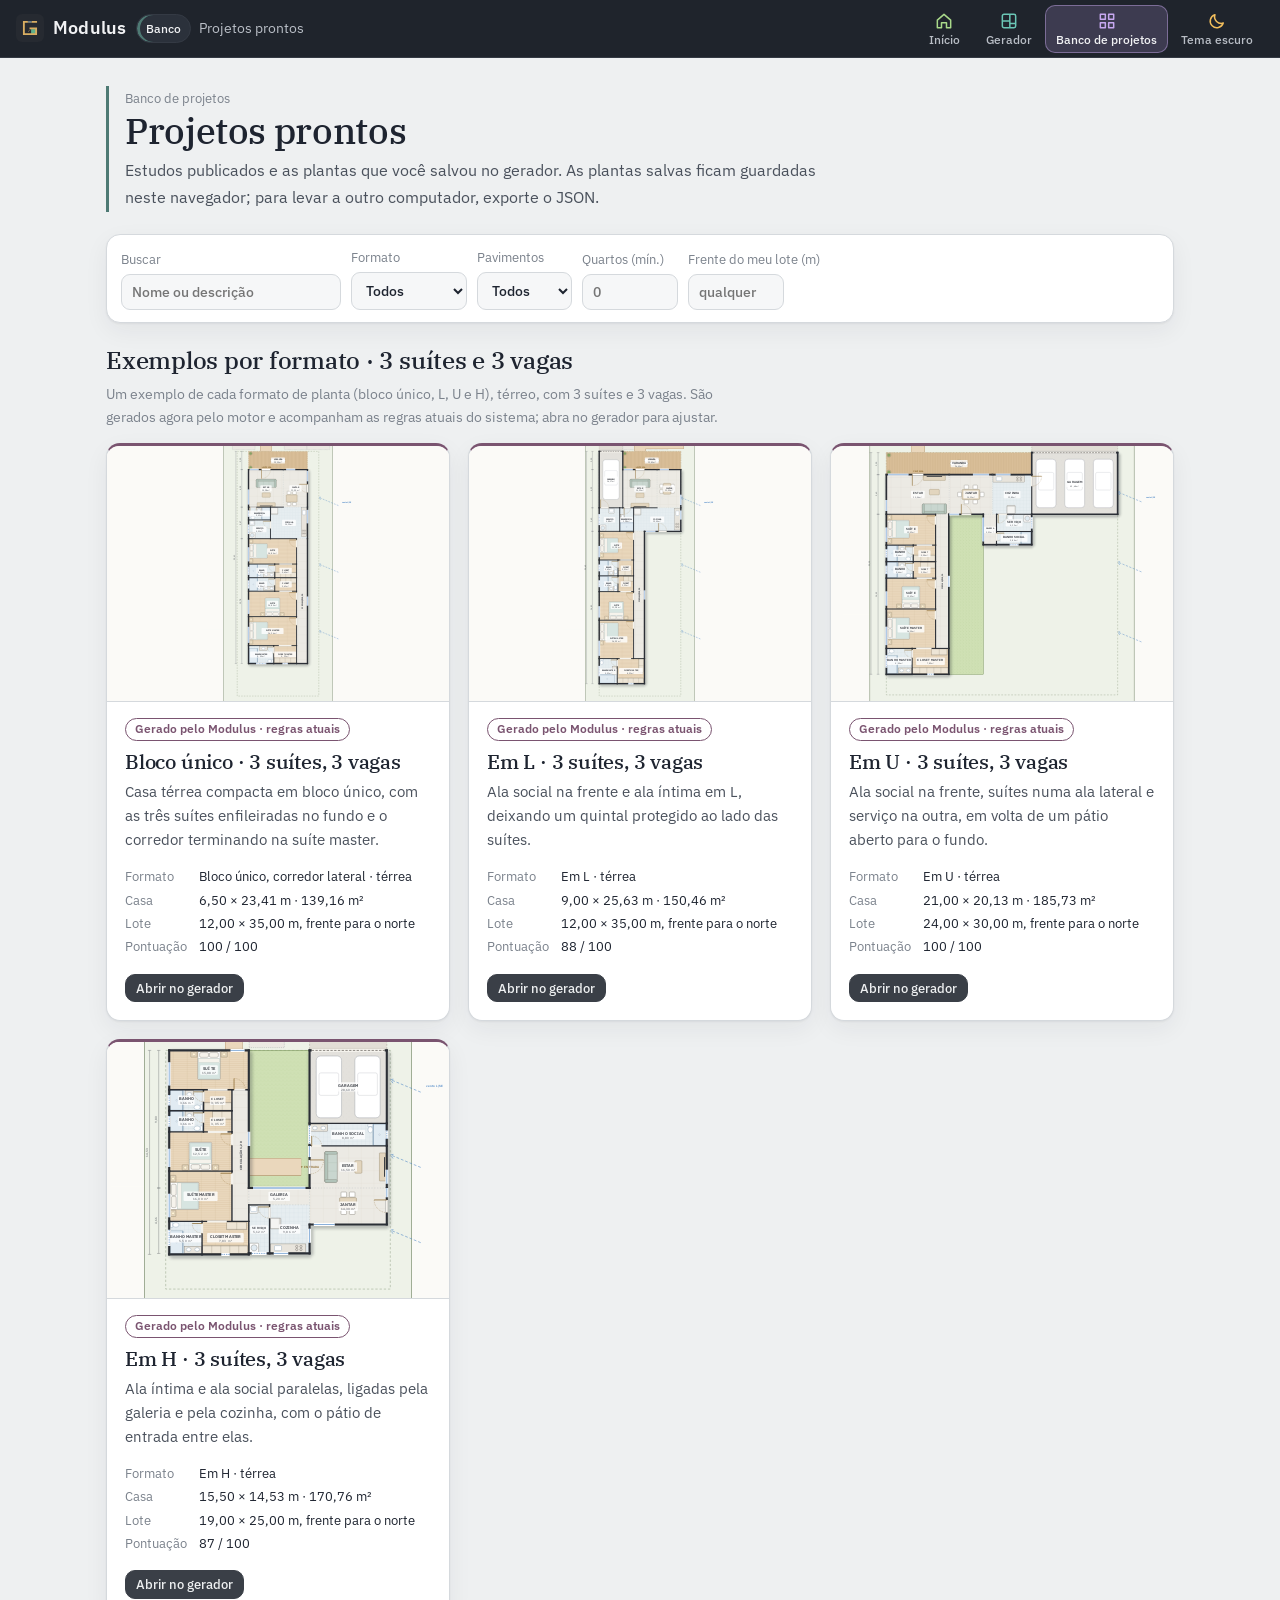
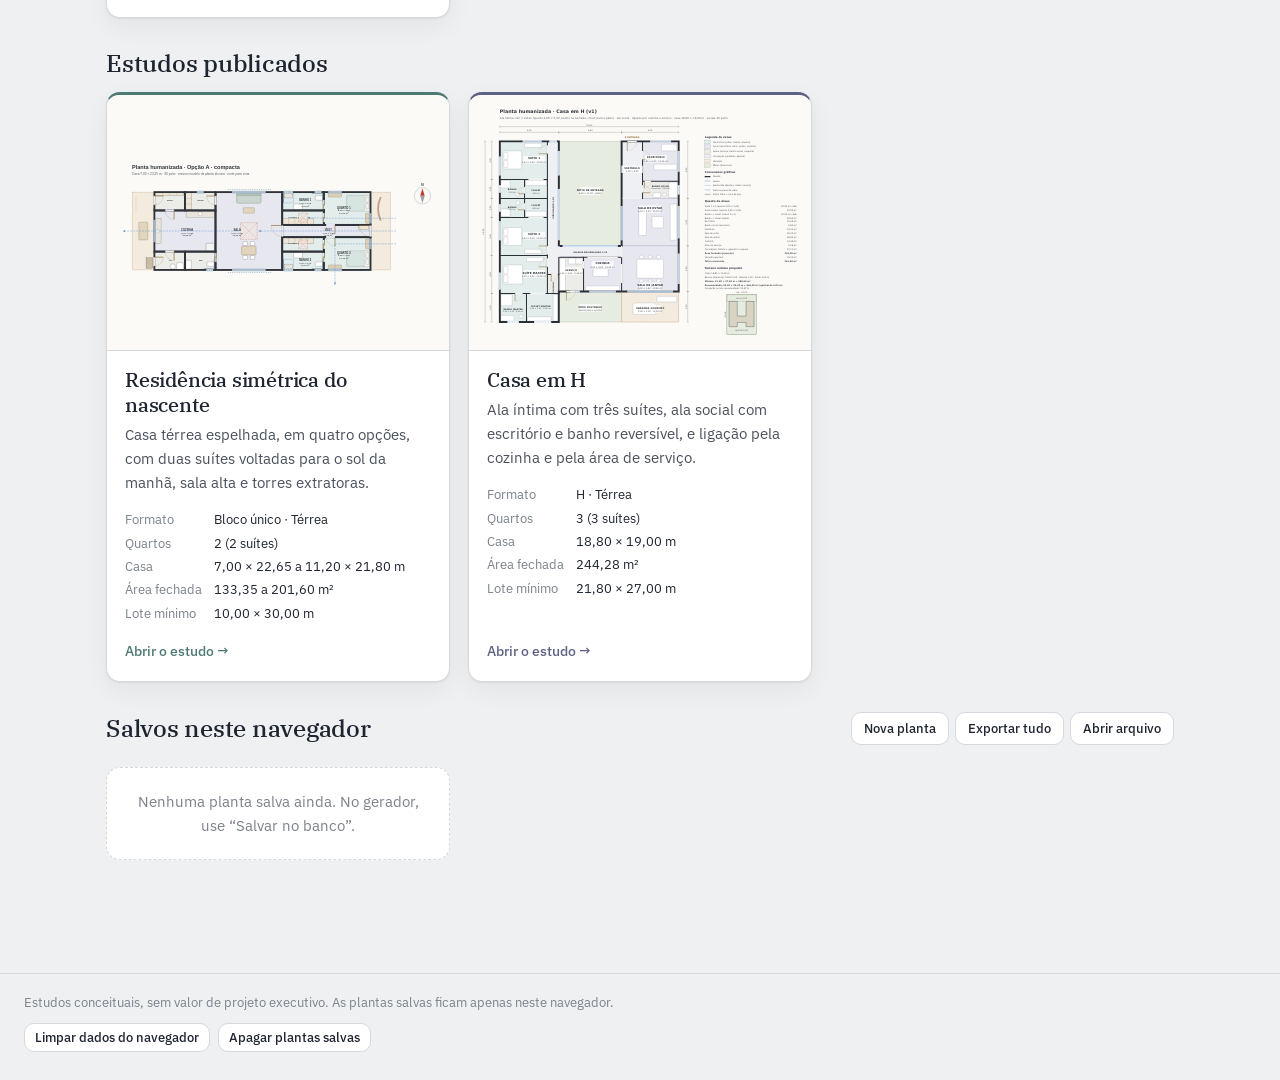
==== commit 79c7fd29: "feat(limpeza): botões para limpar os dados do navegador e apagar as plantas salvas assets/limpeza.js" ====
--- a/banco/index.html
+++ b/banco/index.html
@@ -11,6 +11,7 @@
 <link href="https://fonts.googleapis.com/css2?family=IBM+Plex+Sans:wght@400;500;600&family=IBM+Plex+Serif:ital,wght@0,400;0,500;1,400&display=swap" rel="stylesheet">
 <link rel="stylesheet" href="../assets/base.css">
 <script src="../assets/base.js"></script>
+<script src="../assets/limpeza.js"></script>
 <style>
 .filtros{display:flex;flex-wrap:wrap;gap:10px;align-items:end;background:var(--surface-2);border:1px solid var(--line);border-radius:var(--radius);padding:12px 14px;margin:0 0 22px;box-shadow:var(--shadow)}
 .filtros label{display:flex;flex-direction:column;gap:4px;font-size:12.5px;color:var(--ink-3)}
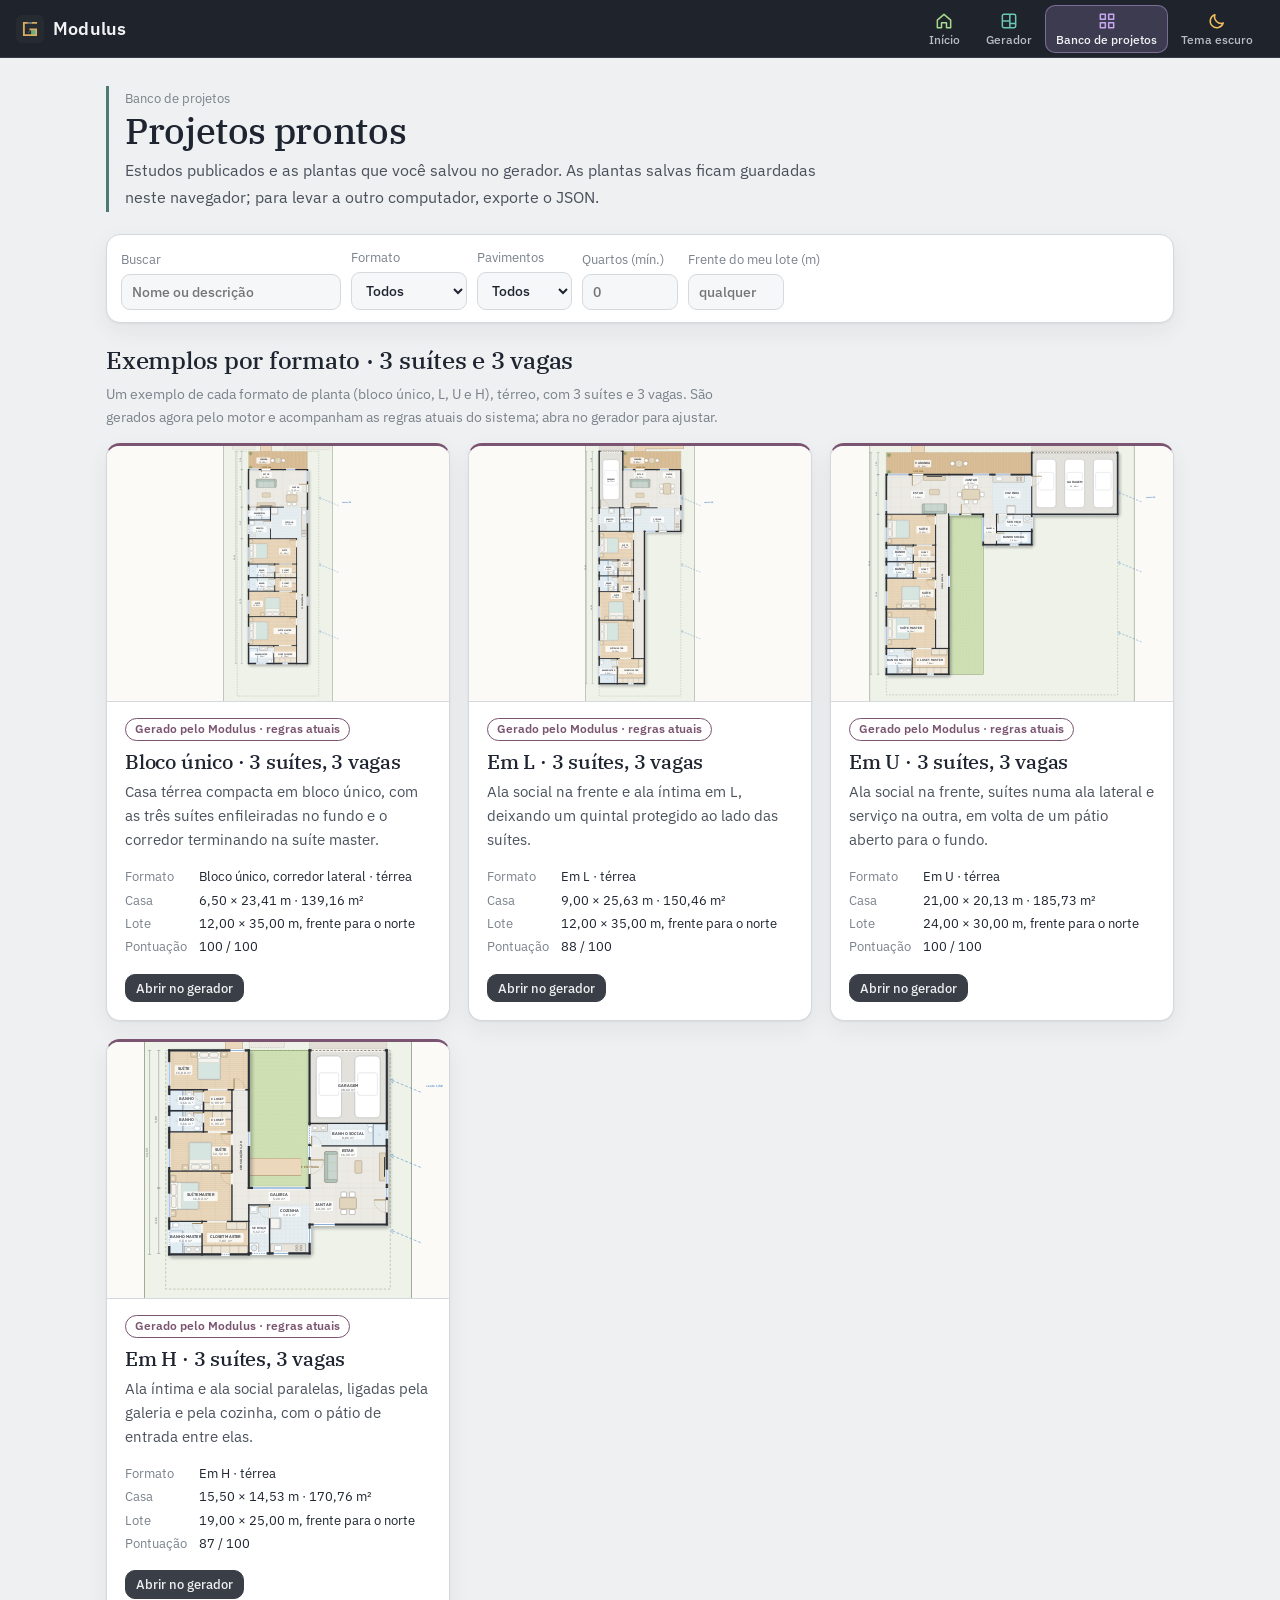
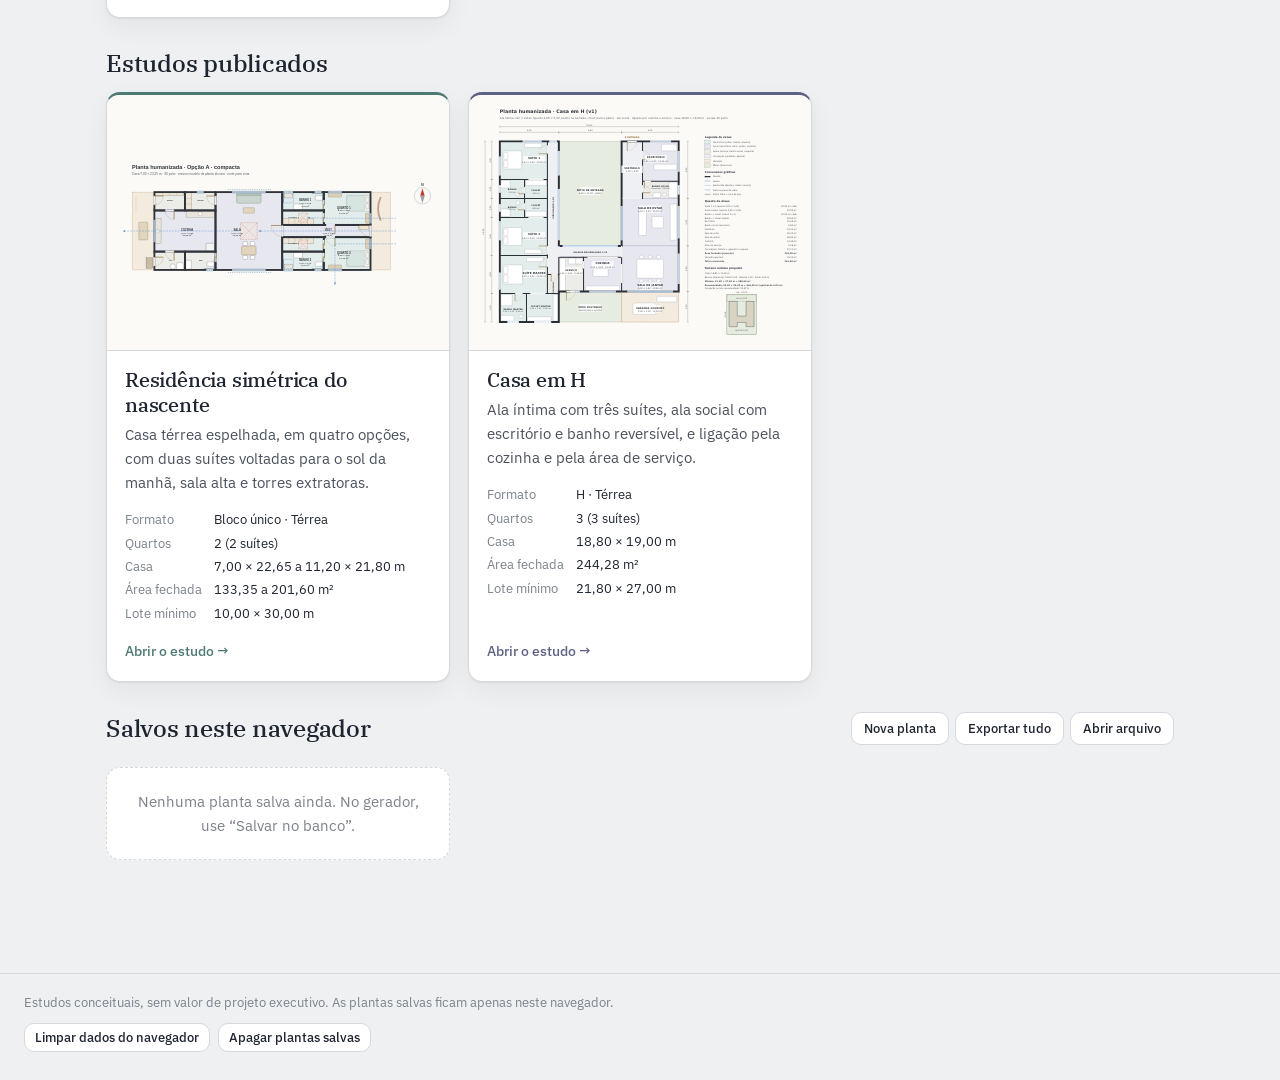
==== commit 9c8d6120: "style(topo): sem indicador de página nas páginas do menu Início, Gerador e Banco perdem o chip ao la" ====
--- a/banco/index.html
+++ b/banco/index.html
@@ -38,7 +38,6 @@
   <div class="bar-in">
     <div class="brand">
       <div class="brand-mark" aria-hidden="true"><span></span></div>
-      <div class="crumb"><span class="chip" style="--c:var(--patina)">Banco</span><span class="sec">Projetos prontos</span></div>
     </div>
     <button class="btn" id="themeBtn" type="button" data-tip="Alterna entre o tema claro e o escuro. A escolha fica guardada neste navegador">Tema escuro</button>
   </div>
--- a/assets/base.css
+++ b/assets/base.css
@@ -283,7 +283,6 @@
   .bar-in .crumb .sec{display:none}
 }
 @media (max-width:560px){header.bar .crumb{display:none}}
-@media (max-width:520px){.wordmark{display:none}}
 .atalhos{display:grid;grid-template-columns:repeat(2,minmax(0,1fr));gap:18px;margin:0 0 30px}
 @media (max-width:760px){.atalhos{grid-template-columns:minmax(0,1fr)}}
 .atalho{display:flex;flex-direction:column;gap:6px;padding:22px 24px;background:var(--surface-2);border:1px solid var(--line);border-left:4px solid var(--c);border-radius:var(--radius);box-shadow:var(--shadow);color:inherit;text-decoration:none;transition:border-color .15s,transform .15s}
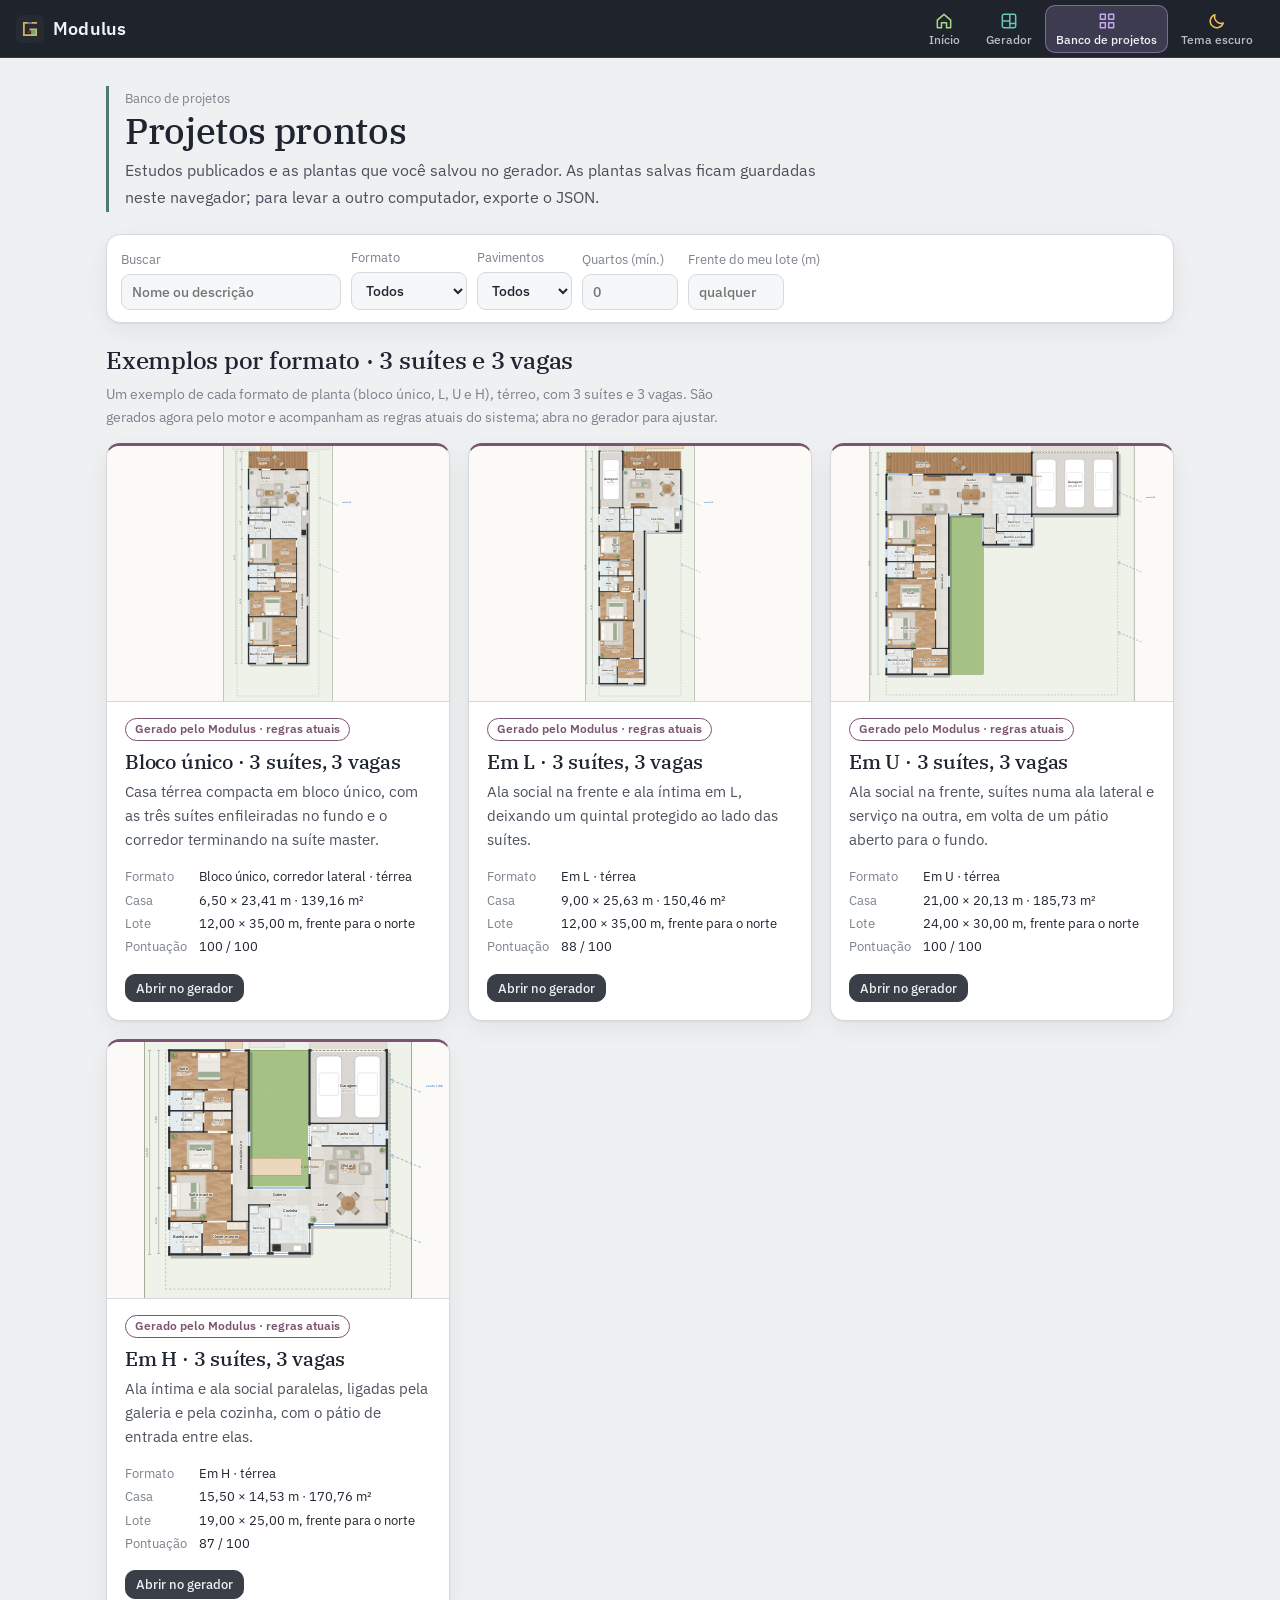
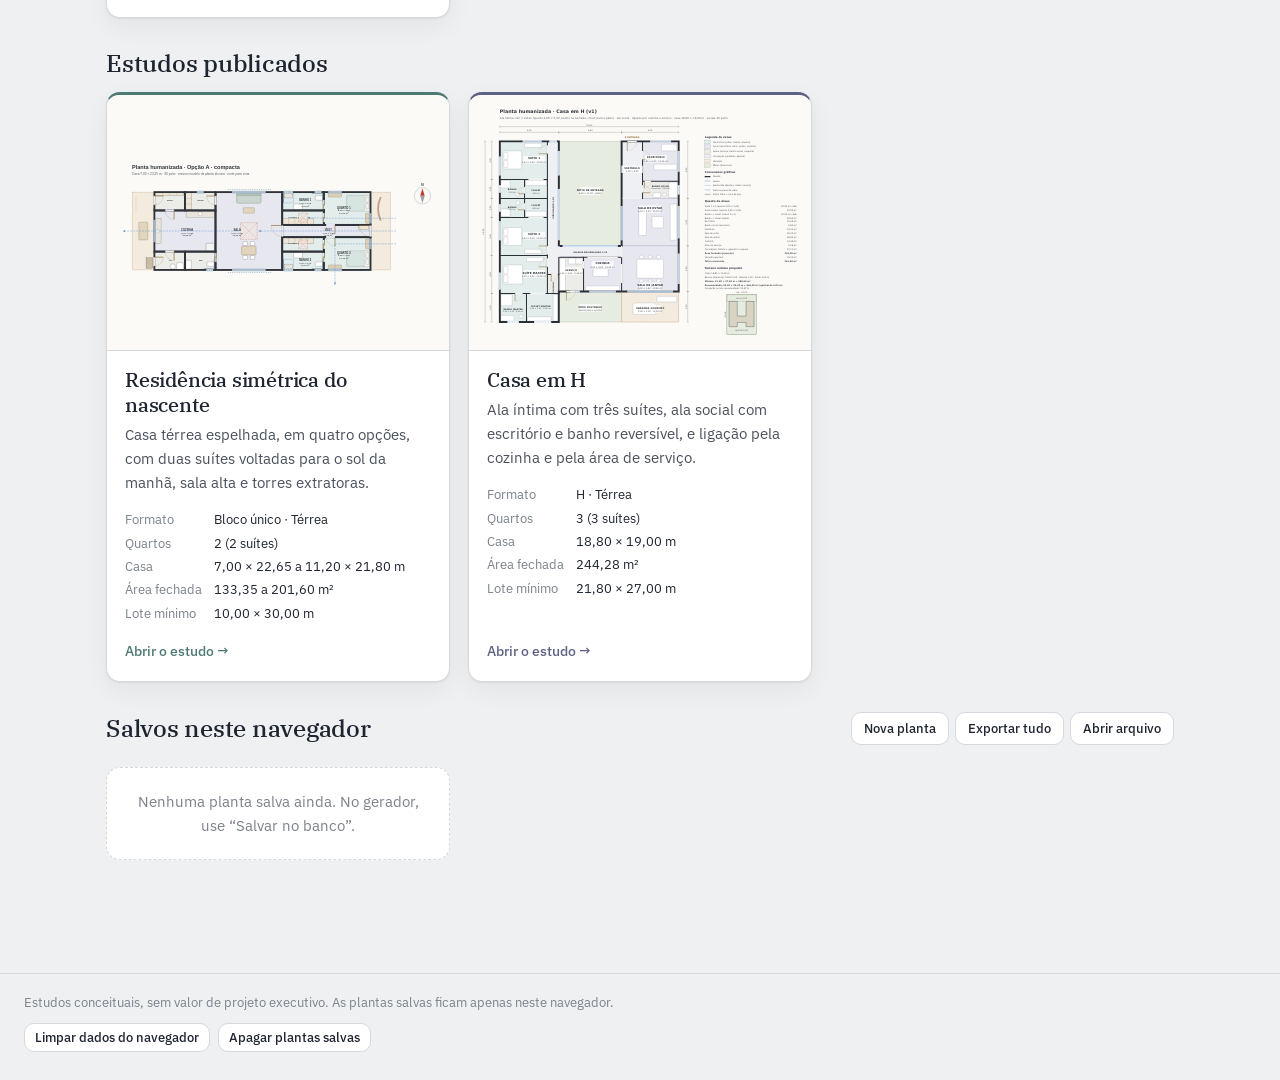
==== commit 613cb521: "feat(humanizada): estilo das referências nas plantas, texturas em imagem e sala tradicional ou com T" ====
--- a/banco/index.html
+++ b/banco/index.html
@@ -81,6 +81,8 @@
 
 <script src="../gerador/motor.js"></script>
 <script src="../gerador/mobilia.js"></script>
+<script src="../gerador/simbolos.js"></script>
+<script src="../gerador/texturas.js"></script>
 <script src="../gerador/desenho.js"></script>
 <script src="../gerador/projeto.js"></script>
 <script src="../assets/exemplos.js"></script>
